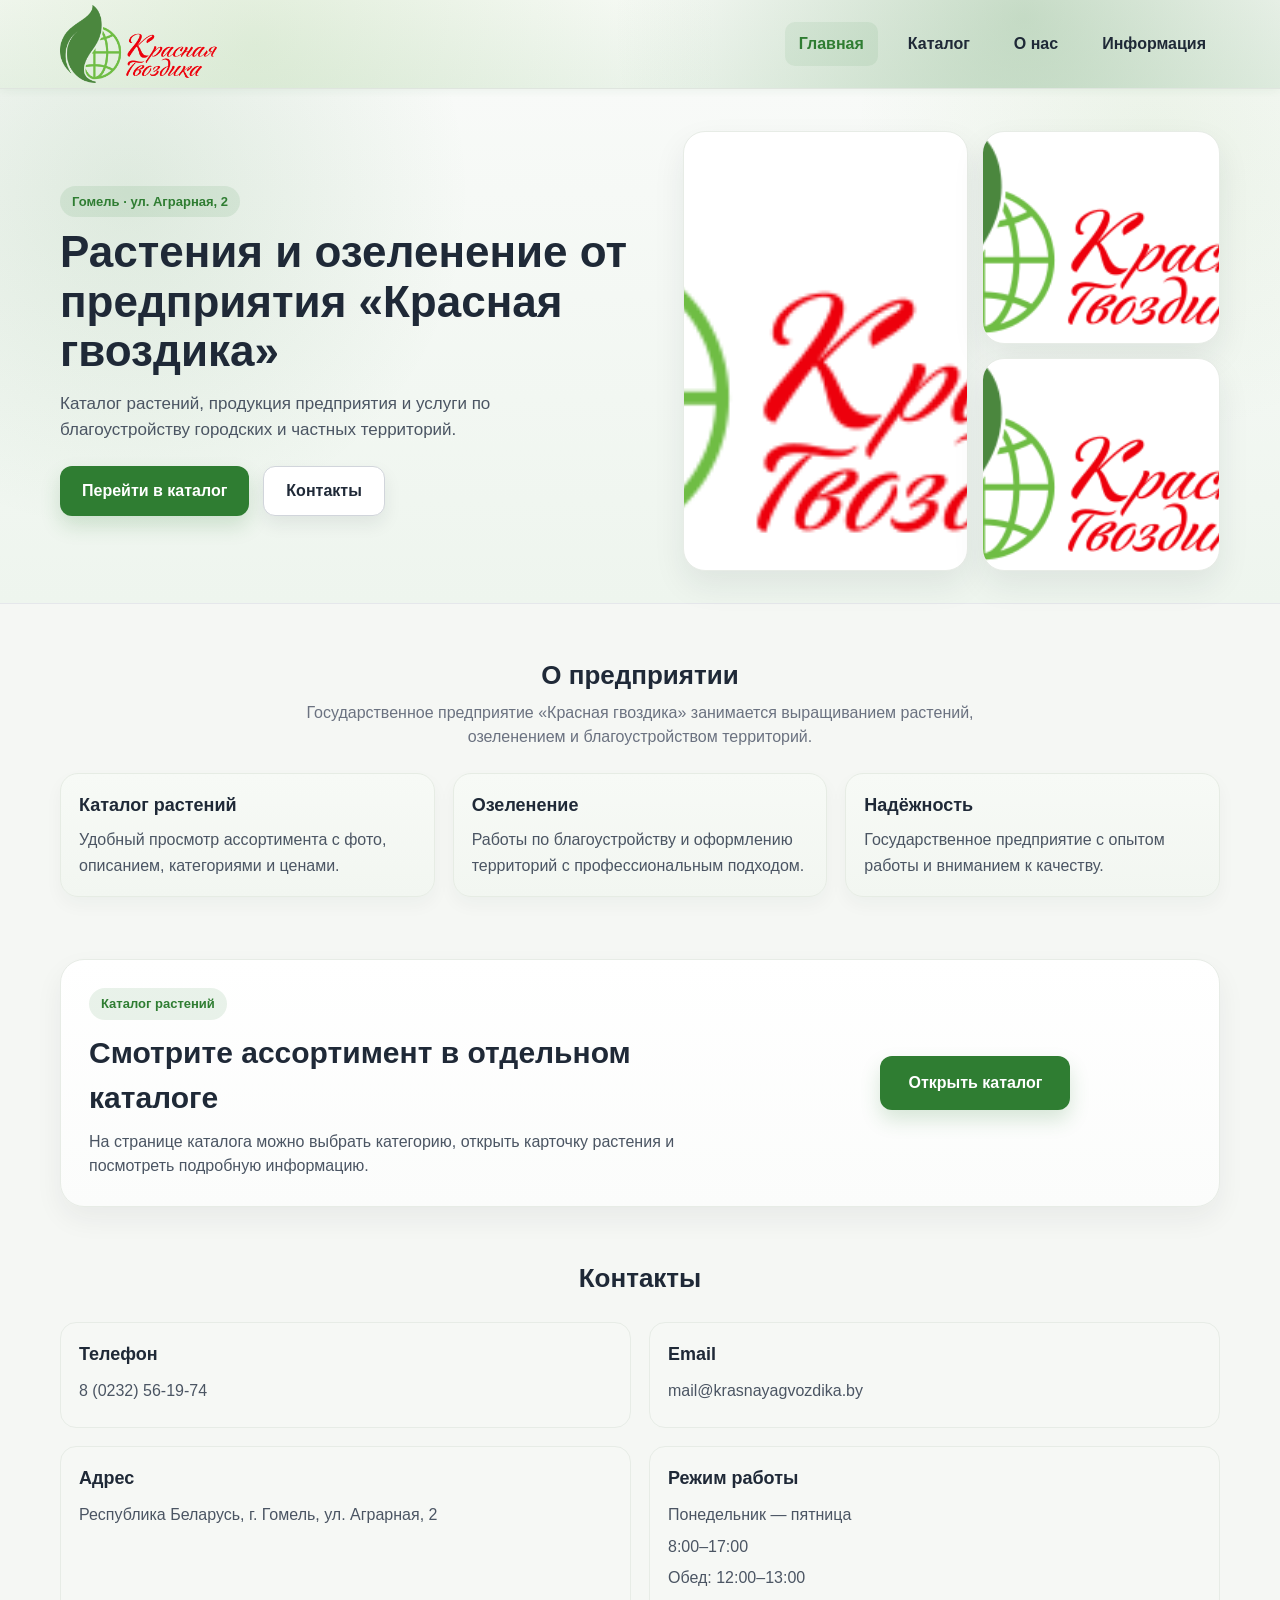
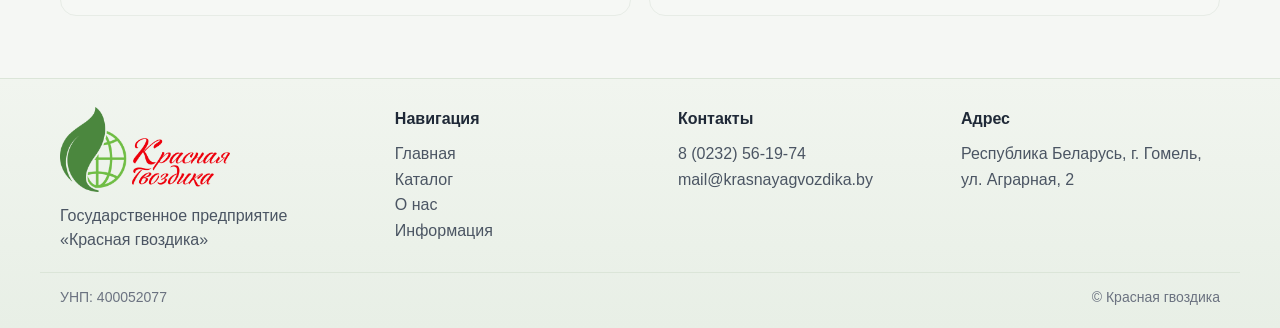
==== index.html @ 0da2906c "Случайные фото на главной из Google Sheets" ====
<!DOCTYPE html>
<html lang="ru">
<head>
  <meta charset="UTF-8">
  <meta name="viewport" content="width=device-width, initial-scale=1.0">
  <title>Красная гвоздика — растения и озеленение в Гомеле</title>
  <meta name="description" content="Государственное предприятие «Красная гвоздика». Растения, озеленение и благоустройство в Гомеле.">
  <link rel="stylesheet" href="style.css">
</head>
<body>

  <header class="site-header">
    <div class="container header-inner">
      <a href="index.html" class="logo-link" aria-label="На главную">
        <img src="images/logo.png" alt="Красная гвоздика" class="logo-image">
      </a>

      <button
        id="menu-toggle"
        class="menu-toggle"
        type="button"
        aria-label="Открыть меню"
        aria-expanded="false"
        aria-controls="main-nav"
      >
        <span></span>
        <span></span>
        <span></span>
      </button>

      <nav id="main-nav" class="main-nav">
        <a href="index.html" class="nav-link active">Главная</a>
        <a href="catalog.html" class="nav-link">Каталог</a>
        <a href="about.html" class="nav-link">О нас</a>
        <a href="info.html" class="nav-link">Информация</a>
      </nav>
    </div>
  </header>

  <main>
    <section class="home-hero">
      <div class="container home-hero-grid">
        <div class="home-hero-content">
          <span class="page-kicker">Гомель · ул. Аграрная, 2</span>
          <h1>Растения и озеленение от предприятия «Красная гвоздика»</h1>
          <p>
            Каталог растений, продукция предприятия и услуги по благоустройству
            городских и частных территорий.
          </p>

          <div class="hero-actions">
            <a href="catalog.html" class="btn btn-primary">Перейти в каталог</a>
            <a href="info.html" class="btn btn-secondary">Контакты</a>
          </div>
        </div>

        <div class="home-hero-gallery" id="home-gallery">
          <div class="gallery-card gallery-card-large">
            <img id="home-image-1" src="images/logo.png" alt="Растения Красная гвоздика">
          </div>
          <div class="gallery-card">
            <img id="home-image-2" src="images/logo.png" alt="Растения Красная гвоздика">
          </div>
          <div class="gallery-card">
            <img id="home-image-3" src="images/logo.png" alt="Растения Красная гвоздика">
          </div>
        </div>
      </div>
    </section>

    <section class="home-section">
      <div class="container">
        <div class="section-head section-head-center">
          <h2>О предприятии</h2>
          <p>
            Государственное предприятие «Красная гвоздика» занимается выращиванием растений,
            озеленением и благоустройством территорий.
          </p>
        </div>

        <div class="home-features">
          <article class="feature-card">
            <h3>Каталог растений</h3>
            <p>
              Удобный просмотр ассортимента с фото, описанием, категориями и ценами.
            </p>
          </article>

          <article class="feature-card">
            <h3>Озеленение</h3>
            <p>
              Работы по благоустройству и оформлению территорий с профессиональным подходом.
            </p>
          </article>

          <article class="feature-card">
            <h3>Надёжность</h3>
            <p>
              Государственное предприятие с опытом работы и вниманием к качеству.
            </p>
          </article>
        </div>
      </div>
    </section>

    <section class="catalog-cta-section">
      <div class="container">
        <div class="catalog-cta">
          <div class="catalog-cta-text">
            <span class="page-kicker">Каталог растений</span>
            <h2>Смотрите ассортимент в отдельном каталоге</h2>
            <p>
              На странице каталога можно выбрать категорию, открыть карточку растения
              и посмотреть подробную информацию.
            </p>
          </div>

          <div class="catalog-cta-action">
            <a href="catalog.html" class="btn btn-primary btn-large">Открыть каталог</a>
          </div>
        </div>
      </div>
    </section>

    <section class="home-section home-contact-section">
      <div class="container">
        <div class="section-head section-head-center">
          <h2>Контакты</h2>
        </div>

        <div class="info-grid">
          <article class="info-item">
            <h2>Телефон</h2>
            <p><a href="tel:+375232561974">8 (0232) 56-19-74</a></p>
          </article>

          <article class="info-item">
            <h2>Email</h2>
            <p><a href="mailto:mail@krasnayagvozdika.by">mail@krasnayagvozdika.by</a></p>
          </article>

          <article class="info-item">
            <h2>Адрес</h2>
            <p>Республика Беларусь, г. Гомель, ул. Аграрная, 2</p>
          </article>

          <article class="info-item">
            <h2>Режим работы</h2>
            <p>Понедельник — пятница</p>
            <p>8:00–17:00</p>
            <p>Обед: 12:00–13:00</p>
          </article>
        </div>
      </div>
    </section>
  </main>

  <footer class="site-footer">
    <div class="container footer-grid">
      <div class="footer-brand">
        <img src="images/logo.png" alt="Красная гвоздика" class="footer-logo">
        <p class="footer-text">Государственное предприятие «Красная гвоздика»</p>
      </div>

      <div class="footer-col">
        <h3>Навигация</h3>
        <p><a href="index.html">Главная</a></p>
        <p><a href="catalog.html">Каталог</a></p>
        <p><a href="about.html">О нас</a></p>
        <p><a href="info.html">Информация</a></p>
      </div>

      <div class="footer-col">
        <h3>Контакты</h3>
        <p><a href="tel:+375232561974">8 (0232) 56-19-74</a></p>
        <p><a href="mailto:mail@krasnayagvozdika.by">mail@krasnayagvozdika.by</a></p>
      </div>

      <div class="footer-col">
        <h3>Адрес</h3>
        <p>Республика Беларусь, г. Гомель, ул. Аграрная, 2</p>
      </div>
    </div>

    <div class="container footer-bottom">
      <p>УНП: 400052077</p>
      <p>© Красная гвоздика</p>
    </div>
  </footer>

  <script src="script.js"></script>
</body>
</html>
---- style.css ----
* {
  margin: 0;
  padding: 0;
  box-sizing: border-box;
  font-family: sans-serif;
}

html {
  scroll-behavior: smooth;
}

body {
  background: #f5f7f4;
  color: #1f2937;
  line-height: 1.5;
}

img {
  max-width: 100%;
  display: block;
}

a {
  color: inherit;
  text-decoration: none;
}

button {
  font: inherit;
  border: none;
  background: none;
  cursor: pointer;
}

.container {
  max-width: 1200px;
  margin: 0 auto;
  padding: 0 20px;
}

/* HEADER */
.site-header {
  position: sticky;
  top: 0;
  z-index: 1000;
  background:
    radial-gradient(circle at 80% 20%, rgba(47, 125, 50, 0.25), transparent 40%),
    radial-gradient(circle at 20% 50%, rgba(120, 180, 90, 0.18), transparent 45%),
    linear-gradient(180deg, #f9fbf8 0%, #eef5ee 100%);
  border-bottom: 1px solid #dfe5df;
  box-shadow: 0 2px 8px rgba(47, 125, 50, 0.06);
}

.header-inner {
  display: flex;
  align-items: center;
  justify-content: space-between;
  min-height: 88px;
  gap: 20px;
  position: relative;
}

.logo-link {
  display: inline-flex;
  align-items: center;
}

.logo-image {
  height: 78px;
  width: auto;
  object-fit: contain;
}

/* NAV */
.main-nav {
  display: flex;
  align-items: center;
  gap: 16px;
}

.nav-link {
  padding: 10px 14px;
  font-weight: 700;
  border-radius: 10px;
  transition: color 0.22s ease, background 0.22s ease, transform 0.22s ease;
}

.nav-link:hover {
  transform: translateY(-1px);
}

.nav-link.active,
.nav-link:hover {
  color: #2f7d32;
  background: rgba(47, 125, 50, 0.08);
}

/* BURGER */
.menu-toggle {
  display: none;
  width: 42px;
  height: 42px;
  flex-direction: column;
  justify-content: center;
  align-items: center;
  gap: 4px;
  border-radius: 10px;
  background: #ffffff;
  border: 1px solid #d1d5db;
}

.menu-toggle span {
  width: 22px;
  height: 2px;
  background: #111827;
  display: block;
  border-radius: 2px;
}

/* BUTTONS */
.btn {
  display: inline-flex;
  align-items: center;
  justify-content: center;
  min-height: 48px;
  padding: 12px 22px;
  border-radius: 12px;
  font-weight: 700;
  transition: transform 0.22s ease, box-shadow 0.22s ease, background 0.22s ease, color 0.22s ease;
}

.btn:hover {
  transform: translateY(-2px);
}

.btn-primary {
  background: #2f7d32;
  color: #ffffff;
  box-shadow: 0 10px 20px rgba(47, 125, 50, 0.18);
}

.btn-primary:hover {
  background: #256428;
}

.btn-secondary {
  background: #ffffff;
  color: #1f2937;
  border: 1px solid #d1d5db;
  box-shadow: 0 8px 18px rgba(31, 41, 55, 0.08);
}

.btn-secondary:hover {
  background: #f9fafb;
}

.btn-large {
  min-height: 54px;
  padding: 14px 28px;
  font-size: 16px;
}

/* HERO */
.hero {
  background:
    radial-gradient(circle at top left, rgba(47, 125, 50, 0.10), transparent 35%),
    radial-gradient(circle at top right, rgba(120, 180, 90, 0.08), transparent 30%),
    linear-gradient(180deg, #f8faf8 0%, #eef5ee 100%);
  border-bottom: 1px solid #e5e7eb;
}

.hero-box {
  text-align: center;
  padding: 18px 20px 16px;
}

.hero h1 {
  font-size: 30px;
  margin-bottom: 6px;
}

.hero p {
  color: #6b7280;
  font-size: 15px;
}

/* HOME HERO */
.home-hero {
  padding: 42px 0 32px;
  background:
    radial-gradient(circle at 10% 20%, rgba(47, 125, 50, 0.12), transparent 28%),
    radial-gradient(circle at 90% 10%, rgba(120, 180, 90, 0.10), transparent 24%),
    linear-gradient(180deg, #f8faf8 0%, #eef5ee 100%);
  border-bottom: 1px solid #e5e7eb;
}

.home-hero-grid {
  display: grid;
  grid-template-columns: 1.05fr 0.95fr;
  gap: 30px;
  align-items: center;
}

.home-hero-content h1 {
  font-size: 44px;
  line-height: 1.12;
  margin-bottom: 16px;
}

.home-hero-content p {
  font-size: 17px;
  color: #4b5563;
  max-width: 560px;
}

.hero-actions {
  display: flex;
  flex-wrap: wrap;
  gap: 14px;
  margin-top: 24px;
}

.home-hero-gallery {
  display: grid;
  grid-template-columns: 1.2fr 1fr;
  gap: 14px;
}

.gallery-card {
  background: #ffffff;
  border-radius: 22px;
  overflow: hidden;
  border: 1px solid #e7ece6;
  box-shadow: 0 14px 32px rgba(31, 41, 55, 0.08);
}

.gallery-card img {
  width: 100%;
  height: 100%;
  object-fit: cover;
}

.gallery-card-large {
  grid-row: span 2;
  min-height: 440px;
}

.home-hero-gallery .gallery-card:not(.gallery-card-large) {
  min-height: 213px;
}

/* HOME SECTIONS */
.home-section {
  padding: 52px 0;
}

.section-head {
  margin-bottom: 16px;
}

.section-head h2 {
  font-size: 26px;
  margin-bottom: 6px;
}

.section-head p {
  color: #6b7280;
}

.section-head-center {
  text-align: center;
  max-width: 760px;
  margin: 0 auto 24px;
}

.home-features {
  display: grid;
  grid-template-columns: repeat(3, minmax(0, 1fr));
  gap: 18px;
}

.catalog-cta-section {
  padding: 10px 0 52px;
}

.catalog-cta {
  display: grid;
  grid-template-columns: 1.2fr 0.8fr;
  gap: 24px;
  align-items: center;
  background: linear-gradient(180deg, #ffffff 0%, #fbfcfb 100%);
  border: 1px solid #e7ece6;
  border-radius: 24px;
  padding: 28px;
  box-shadow: 0 12px 28px rgba(31, 41, 55, 0.06);
}

.catalog-cta h2 {
  font-size: 30px;
  margin-bottom: 10px;
}

.catalog-cta p {
  color: #4b5563;
  font-size: 16px;
  max-width: 700px;
}

.catalog-cta-action {
  display: flex;
  justify-content: center;
  align-items: center;
}

.home-contact-section {
  padding-top: 0;
}

/* FILTERS */
.filters {
  display: flex;
  gap: 10px;
  padding: 18px 20px 0;
  flex-wrap: wrap;
  justify-content: center;
}

.filters button {
  padding: 8px 14px;
  border-radius: 20px;
  background: #e5e7eb;
  color: #1f2937;
  transition: background 0.22s ease, color 0.22s ease, transform 0.22s ease, box-shadow 0.22s ease;
}

.filters button:hover {
  background: #d1d5db;
  transform: translateY(-1px);
  box-shadow: 0 6px 14px rgba(0, 0, 0, 0.08);
}

.filters button.active {
  background: #2f7d32;
  color: #ffffff;
  box-shadow: 0 8px 16px rgba(47, 125, 50, 0.18);
}

/* CATALOG */
.catalog {
  display: grid;
  grid-template-columns: repeat(auto-fit, minmax(220px, 1fr));
  gap: 20px;
  padding: 24px 20px 40px;
}

/* CARD */
.card {
  background: #ffffff;
  border-radius: 14px;
  overflow: hidden;
  box-shadow: 0 4px 12px rgba(0, 0, 0, 0.06);
  display: flex;
  flex-direction: column;
  cursor: pointer;
  border: 1px solid transparent;
  transition: transform 0.28s ease, box-shadow 0.28s ease, border-color 0.28s ease;
}

.card:hover {
  transform: translateY(-7px);
  box-shadow: 0 16px 30px rgba(0, 0, 0, 0.12);
  border-color: rgba(47, 125, 50, 0.14);
}

.card img {
  width: 100%;
  height: 300px;
  object-fit: cover;
  transition: transform 0.45s ease;
}

.card:hover img {
  transform: scale(1.06);
}

.card-content {
  padding: 14px;
  display: flex;
  flex-direction: column;
  gap: 8px;
}

.card h3 {
  font-size: 18px;
  line-height: 1.3;
  transition: color 0.25s ease;
}

.card:hover h3 {
  color: #1c5f26;
}

.meta {
  font-size: 13px;
  color: #6b7280;
}

.price {
  font-size: 18px;
  font-weight: 700;
}

.empty {
  text-align: center;
  color: #6b7280;
  padding: 40px 20px;
  grid-column: 1 / -1;
}

/* MODAL */
.modal {
  display: none;
  position: fixed;
  inset: 0;
  z-index: 1200;
  background: rgba(0, 0, 0, 0.55);
  padding: 20px;
}

.modal.open {
  display: flex;
  align-items: center;
  justify-content: center;
}

.modal-content {
  background: #ffffff;
  width: 100%;
  max-width: 640px;
  border-radius: 18px;
  padding: 20px;
  position: relative;
  max-height: 90vh;
  overflow-y: auto;
  box-shadow: 0 18px 40px rgba(0, 0, 0, 0.18);
}

.modal-close {
  position: absolute;
  top: 12px;
  right: 12px;
  background: #f3f4f6;
  width: 36px;
  height: 36px;
  border-radius: 50%;
  font-size: 24px;
  line-height: 1;
  transition: background 0.2s ease, transform 0.2s ease;
}

.modal-close:hover {
  background: #e5e7eb;
  transform: rotate(90deg);
}

.modal-image {
  width: 100%;
  max-height: 420px;
  object-fit: cover;
  border-radius: 14px;
  margin-bottom: 18px;
}

.modal-title {
  font-size: 28px;
  margin-bottom: 10px;
}

.modal-meta {
  color: #6b7280;
  margin-bottom: 14px;
  font-size: 14px;
}

.modal-price {
  font-size: 22px;
  font-weight: 700;
  margin-bottom: 10px;
}

.modal-size {
  font-size: 15px;
  color: #374151;
  margin-bottom: 10px;
}

.modal-description {
  font-size: 15px;
  line-height: 1.5;
  color: #4b5563;
}

/* INNER PAGES */
.page {
  padding: 36px 0 48px;
}

.page-wrap {
  max-width: 960px;
  margin: 0 auto;
}

.page-card {
  background: linear-gradient(180deg, #ffffff 0%, #fbfcfb 100%);
  padding: 30px;
  border-radius: 22px;
  border: 1px solid #e7ece6;
  box-shadow: 0 12px 28px rgba(31, 41, 55, 0.06);
}

.page-intro {
  margin-bottom: 24px;
}

.page-kicker {
  display: inline-block;
  margin-bottom: 10px;
  padding: 6px 12px;
  border-radius: 999px;
  background: rgba(47, 125, 50, 0.10);
  color: #2f7d32;
  font-size: 13px;
  font-weight: 700;
}

.page-title {
  font-size: 34px;
  line-height: 1.15;
  margin-bottom: 10px;
}

.page-lead {
  font-size: 17px;
  color: #4b5563;
  max-width: 760px;
}

.content-block {
  margin-top: 26px;
  padding-top: 22px;
  border-top: 1px solid #edf1ec;
}

.content-block h2 {
  font-size: 22px;
  margin-bottom: 10px;
}

.content-block p {
  color: #4b5563;
  line-height: 1.7;
}

.info-grid {
  display: grid;
  grid-template-columns: repeat(2, minmax(0, 1fr));
  gap: 18px;
}

.info-item {
  background: #f6f8f5;
  padding: 18px;
  border-radius: 16px;
  border: 1px solid #e7ece6;
  transition: transform 0.22s ease, box-shadow 0.22s ease, border-color 0.22s ease;
}

.info-item:hover {
  transform: translateY(-3px);
  box-shadow: 0 10px 18px rgba(0, 0, 0, 0.06);
  border-color: rgba(47, 125, 50, 0.18);
}

.info-item h2 {
  font-size: 18px;
  margin-bottom: 10px;
  color: #1f2937;
}

.info-item p {
  margin-bottom: 6px;
  color: #4b5563;
  line-height: 1.6;
}

.info-item a:hover {
  color: #2f7d32;
}

/* ABOUT PAGE */
.about-page {
  overflow: hidden;
}

.about-text {
  max-width: 820px;
  margin-bottom: 28px;
}

.about-text p {
  font-size: 16px;
  line-height: 1.75;
  color: #4b5563;
  margin-bottom: 16px;
}

.about-features {
  display: grid;
  grid-template-columns: repeat(3, minmax(0, 1fr));
  gap: 18px;
  margin: 28px 0 34px;
}

.feature-card {
  background: linear-gradient(180deg, #f7faf6 0%, #f2f6f1 100%);
  border: 1px solid #e6ece4;
  border-radius: 18px;
  padding: 18px;
  box-shadow: 0 8px 18px rgba(31, 41, 55, 0.04);
  transition: transform 0.22s ease, box-shadow 0.22s ease, border-color 0.22s ease;
}

.feature-card:hover {
  transform: translateY(-3px);
  box-shadow: 0 12px 22px rgba(31, 41, 55, 0.07);
  border-color: rgba(47, 125, 50, 0.18);
}

.feature-card h2,
.feature-card h3 {
  font-size: 18px;
  margin-bottom: 8px;
  color: #1f2937;
}

.feature-card p {
  color: #4b5563;
  line-height: 1.6;
}

.works-section {
  margin-top: 10px;
}

.works-row {
  display: flex;
  flex-wrap: nowrap;
  gap: 14px;
  overflow-x: auto;
  overflow-y: hidden;
  padding-bottom: 6px;
  scrollbar-width: thin;
  align-items: flex-start;
}

.work-thumb {
  flex: 0 0 auto;
  width: 183px;
  min-width: 183px;
  background: #f6f8f5;
  border: 1px solid #e7ece6;
  border-radius: 14px;
  overflow: hidden;
  box-shadow: 0 8px 18px rgba(31, 41, 55, 0.05);
  transition: transform 0.22s ease, box-shadow 0.22s ease;
  margin: 0;
}

.work-thumb:hover {
  transform: translateY(-3px);
  box-shadow: 0 12px 22px rgba(31, 41, 55, 0.08);
}

.work-thumb img {
  width: 183px;
  height: 121px;
  object-fit: cover;
  display: block;
}

/* FOOTER */
.site-footer {
  background: linear-gradient(180deg, #f1f5ef 0%, #e8efe6 100%);
  border-top: 1px solid #dbe5d8;
  margin-top: 10px;
}

.footer-grid {
  display: grid;
  grid-template-columns: 1.2fr 1fr 1fr 1fr;
  gap: 24px;
  padding: 28px 20px 20px;
}

.footer-brand {
  display: flex;
  flex-direction: column;
  gap: 12px;
}

.footer-logo {
  width: 170px;
  height: auto;
  object-fit: contain;
}

.footer-text {
  color: #4b5563;
  max-width: 280px;
}

.footer-col h3 {
  font-size: 16px;
  margin-bottom: 10px;
  color: #1f2937;
}

.footer-col p,
.footer-col a {
  color: #4b5563;
  line-height: 1.6;
}

.footer-col a:hover {
  color: #2f7d32;
}

.footer-bottom {
  display: flex;
  justify-content: space-between;
  gap: 16px;
  padding: 14px 20px 20px;
  border-top: 1px solid #dbe5d8;
  color: #6b7280;
  font-size: 14px;
}

/* MOBILE */
@media (max-width: 900px) {
  .home-hero-grid,
  .catalog-cta,
  .footer-grid {
    grid-template-columns: 1fr 1fr;
  }

  .home-hero-grid {
    grid-template-columns: 1fr;
  }

  .catalog-cta {
    grid-template-columns: 1fr;
  }

  .catalog-cta-action {
    justify-content: flex-start;
  }
}

@media (max-width: 768px) {
  .menu-toggle {
    display: flex;
  }

  .main-nav {
    display: none;
    flex-direction: column;
    position: absolute;
    background: #ffffff;
    top: calc(100% + 1px);
    left: 0;
    right: 0;
    padding: 8px 0;
    border-bottom: 1px solid #e5e7eb;
    box-shadow: 0 10px 24px rgba(0, 0, 0, 0.08);
  }

  .main-nav.open {
    display: flex;
  }

  .nav-link {
    border-radius: 0;
    padding: 14px 20px;
  }

  .home-features,
  .info-grid,
  .about-features {
    grid-template-columns: 1fr;
  }

  .home-hero-content h1 {
    font-size: 36px;
  }

  .home-hero-gallery {
    grid-template-columns: 1fr 1fr;
  }

  .gallery-card-large {
    grid-column: 1 / -1;
    grid-row: auto;
    min-height: 280px;
  }
}

@media (max-width: 640px) {
  .container {
    padding: 0 12px;
  }

  .header-inner {
    min-height: 74px;
  }

  .logo-image {
    height: 58px;
  }

  .hero-box {
    padding: 16px 10px 14px;
  }

  .hero h1 {
    font-size: 26px;
  }

  .hero p {
    font-size: 14px;
  }

  .home-hero {
    padding: 26px 0 20px;
  }

  .home-hero-content h1 {
    font-size: 30px;
  }

  .home-hero-content p {
    font-size: 15px;
  }

  .hero-actions {
    flex-direction: column;
    align-items: stretch;
  }

  .home-hero-gallery {
    grid-template-columns: 1fr;
  }

  .gallery-card-large,
  .home-hero-gallery .gallery-card:not(.gallery-card-large) {
    min-height: 220px;
  }

  .home-section {
    padding: 34px 0;
  }

  .catalog-cta-section {
    padding: 0 0 34px;
  }

  .catalog-cta {
    padding: 18px;
    border-radius: 18px;
  }

  .catalog-cta h2 {
    font-size: 24px;
  }

  .filters {
    padding: 14px 12px 0;
    justify-content: flex-start;
    flex-wrap: nowrap;
    overflow-x: auto;
  }

  .filters button {
    white-space: nowrap;
    flex: 0 0 auto;
  }

  .catalog {
    grid-template-columns: 1fr;
    gap: 16px;
    padding: 20px 12px 28px;
  }

  .card img {
    height: 240px;
  }

  .modal {
    padding: 12px;
  }

  .modal-content {
    padding: 16px;
    border-radius: 14px;
  }

  .modal-title {
    font-size: 22px;
  }

  .modal-image {
    max-height: 320px;
  }

  .page {
    padding: 22px 0 32px;
  }

  .page-card {
    padding: 18px;
    border-radius: 18px;
  }

  .page-title {
    font-size: 26px;
  }

  .page-lead {
    font-size: 15px;
  }

  .content-block h2 {
    font-size: 20px;
  }

  .about-text p {
    font-size: 15px;
    line-height: 1.7;
  }

  .section-head h2 {
    font-size: 22px;
  }

  .footer-grid {
    grid-template-columns: 1fr;
    gap: 18px;
    padding: 24px 12px 18px;
  }

  .footer-bottom {
    flex-direction: column;
    padding: 12px 12px 18px;
  }

  .footer-logo {
    width: 150px;
  }
}
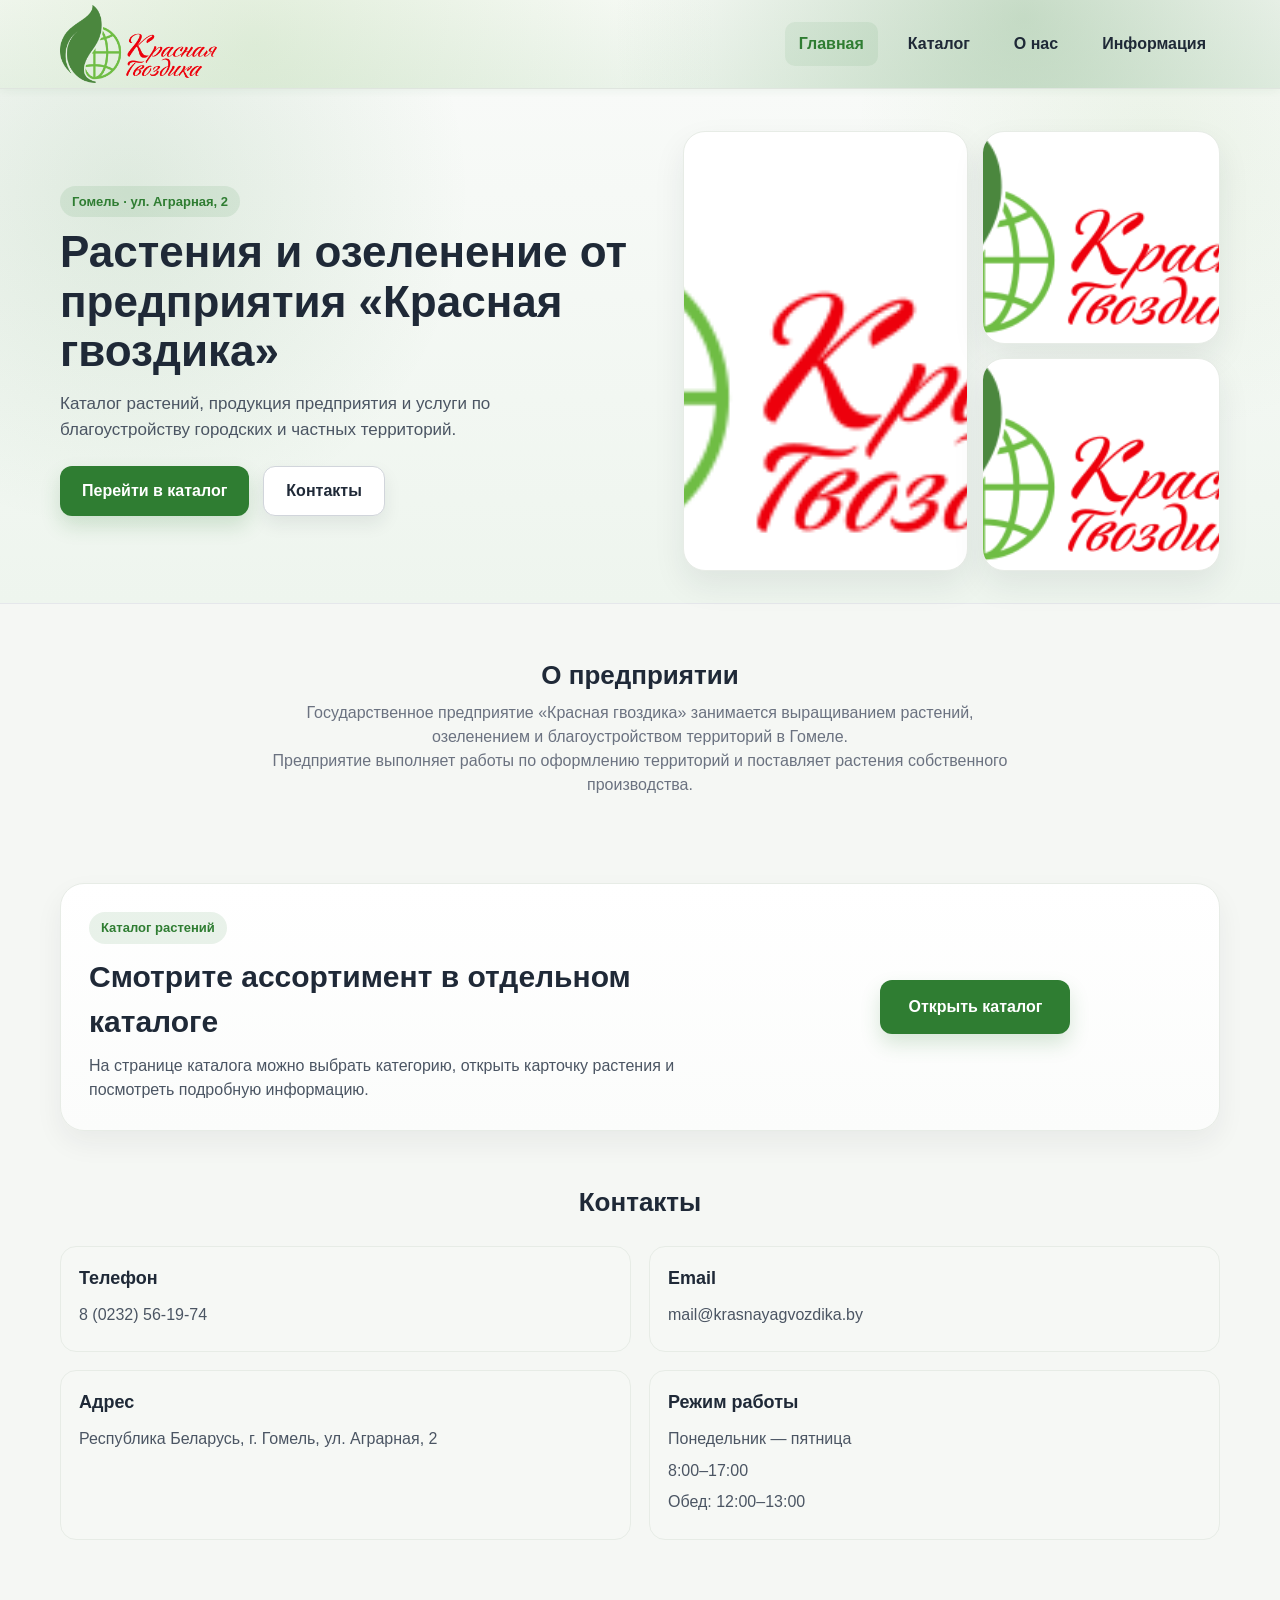
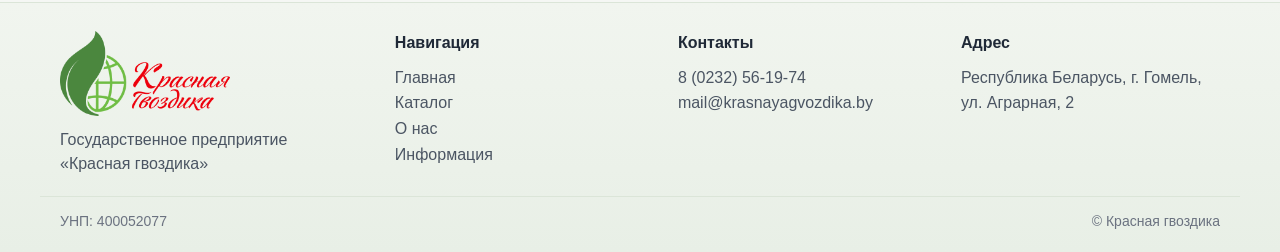
==== commit 74cf5d16: "правил индекс штмл" ====
--- a/index.html
+++ b/index.html
@@ -68,40 +68,20 @@
       </div>
     </section>
 
-    <section class="home-section">
-      <div class="container">
-        <div class="section-head section-head-center">
-          <h2>О предприятии</h2>
-          <p>
-            Государственное предприятие «Красная гвоздика» занимается выращиванием растений,
-            озеленением и благоустройством территорий.
-          </p>
-        </div>
-
-        <div class="home-features">
-          <article class="feature-card">
-            <h3>Каталог растений</h3>
-            <p>
-              Удобный просмотр ассортимента с фото, описанием, категориями и ценами.
-            </p>
-          </article>
-
-          <article class="feature-card">
-            <h3>Озеленение</h3>
-            <p>
-              Работы по благоустройству и оформлению территорий с профессиональным подходом.
-            </p>
-          </article>
-
-          <article class="feature-card">
-            <h3>Надёжность</h3>
-            <p>
-              Государственное предприятие с опытом работы и вниманием к качеству.
-            </p>
-          </article>
-        </div>
-      </div>
-    </section>
+<section class="home-section">
+  <div class="container">
+    <div class="section-head section-head-center">
+      <h2>О предприятии</h2>
+      <p>
+        Государственное предприятие «Красная гвоздика» занимается выращиванием растений,
+        озеленением и благоустройством территорий в Гомеле.
+      </p>
+      <p>
+        Предприятие выполняет работы по оформлению территорий и поставляет растения собственного производства.
+      </p>
+    </div>
+  </div>
+</section>
 
     <section class="catalog-cta-section">
       <div class="container">
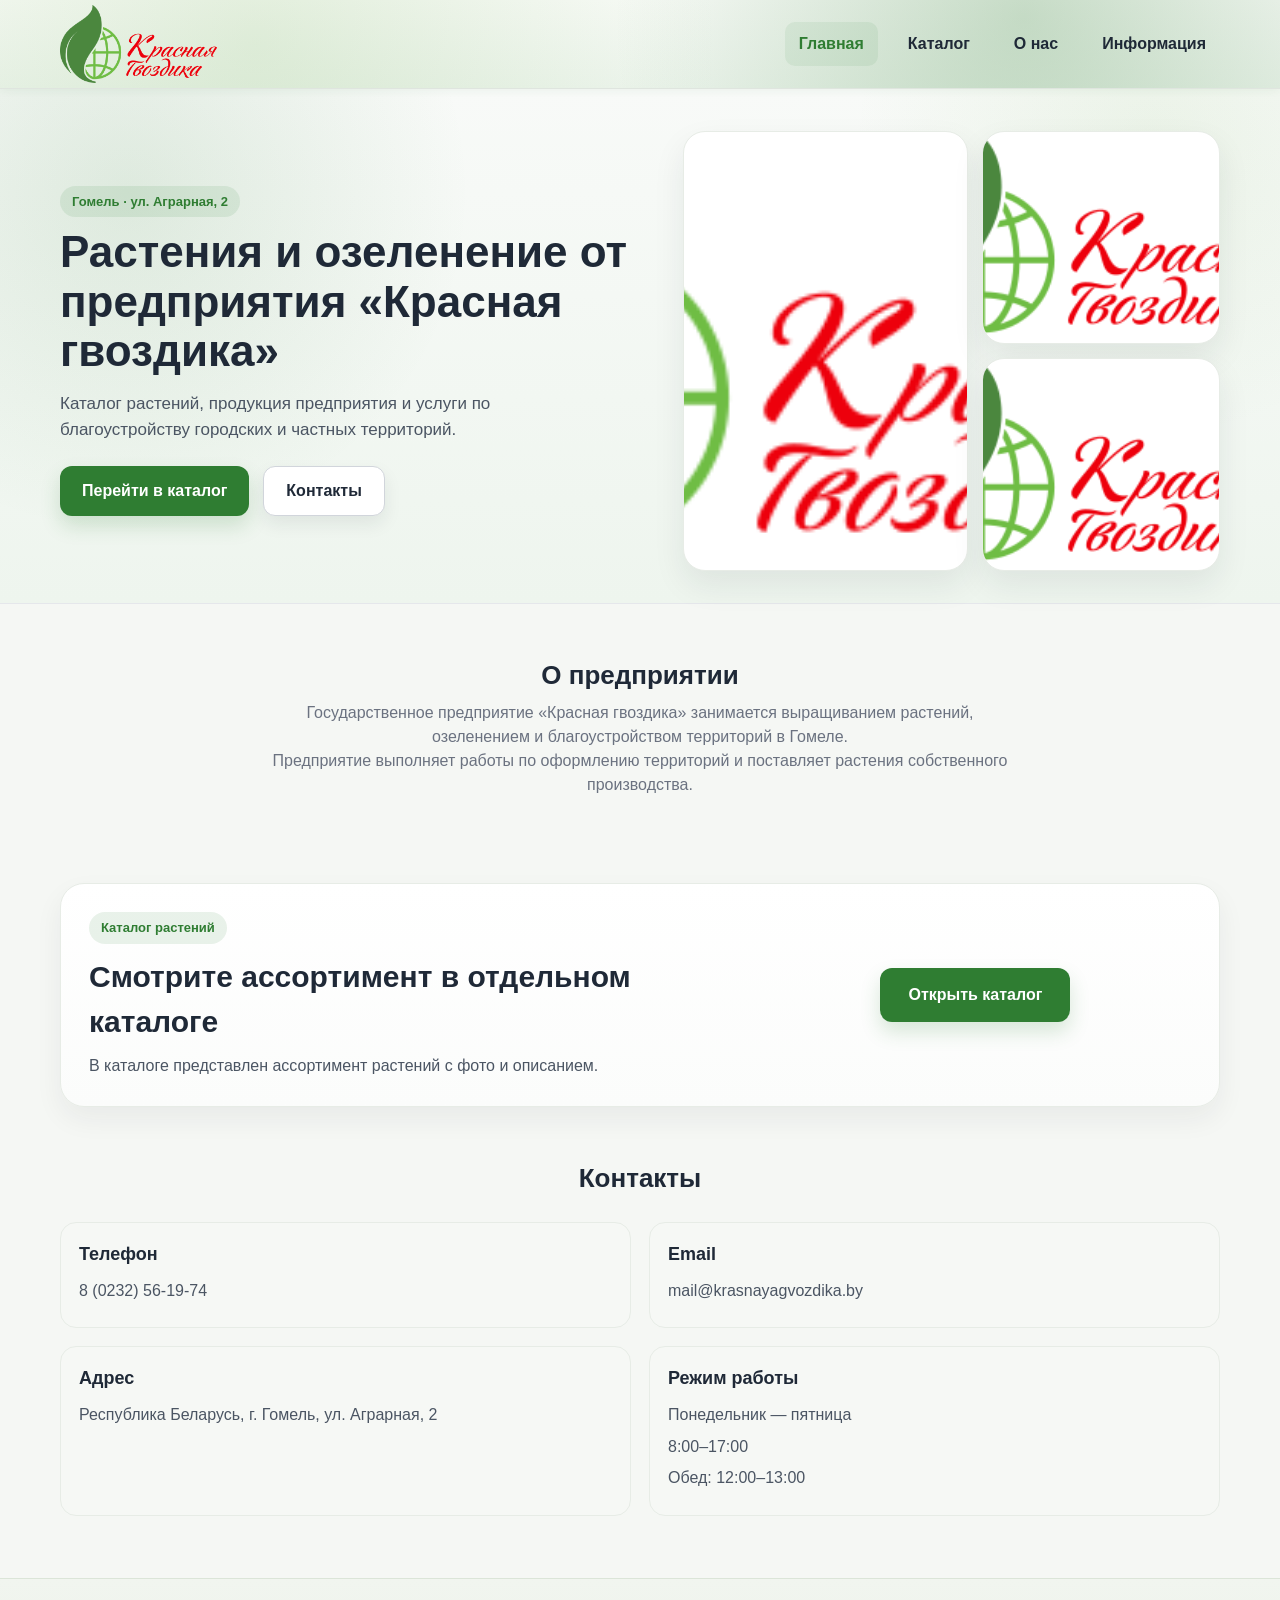
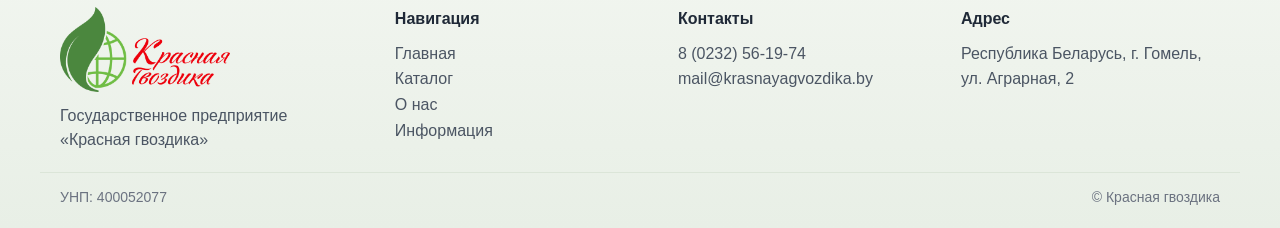
==== commit 3c65f386: "Обновлена главная страница" ====
--- a/index.html
+++ b/index.html
@@ -55,33 +55,38 @@
         </div>
 
         <div class="home-hero-gallery" id="home-gallery">
-          <div class="gallery-card gallery-card-large">
+          <figure class="gallery-card gallery-card-large">
             <img id="home-image-1" src="images/logo.png" alt="Растения Красная гвоздика">
-          </div>
-          <div class="gallery-card">
+            <figcaption class="gallery-caption" id="home-caption-1">Растения</figcaption>
+          </figure>
+
+          <figure class="gallery-card">
             <img id="home-image-2" src="images/logo.png" alt="Растения Красная гвоздика">
-          </div>
-          <div class="gallery-card">
+            <figcaption class="gallery-caption" id="home-caption-2">Растения</figcaption>
+          </figure>
+
+          <figure class="gallery-card">
             <img id="home-image-3" src="images/logo.png" alt="Растения Красная гвоздика">
-          </div>
+            <figcaption class="gallery-caption" id="home-caption-3">Растения</figcaption>
+          </figure>
         </div>
       </div>
     </section>
 
-<section class="home-section">
-  <div class="container">
-    <div class="section-head section-head-center">
-      <h2>О предприятии</h2>
-      <p>
-        Государственное предприятие «Красная гвоздика» занимается выращиванием растений,
-        озеленением и благоустройством территорий в Гомеле.
-      </p>
-      <p>
-        Предприятие выполняет работы по оформлению территорий и поставляет растения собственного производства.
-      </p>
-    </div>
-  </div>
-</section>
+    <section class="home-section">
+      <div class="container">
+        <div class="section-head section-head-center">
+          <h2>О предприятии</h2>
+          <p>
+            Государственное предприятие «Красная гвоздика» занимается выращиванием растений,
+            озеленением и благоустройством территорий в Гомеле.
+          </p>
+          <p>
+            Предприятие выполняет работы по оформлению территорий и поставляет растения собственного производства.
+          </p>
+        </div>
+      </div>
+    </section>
 
     <section class="catalog-cta-section">
       <div class="container">
@@ -90,8 +95,7 @@
             <span class="page-kicker">Каталог растений</span>
             <h2>Смотрите ассортимент в отдельном каталоге</h2>
             <p>
-              На странице каталога можно выбрать категорию, открыть карточку растения
-              и посмотреть подробную информацию.
+              В каталоге представлен ассортимент растений с фото и описанием.
             </p>
           </div>
 
--- a/style.css
+++ b/style.css
@@ -240,6 +240,15 @@
   object-fit: cover;
 }
 
+.gallery-caption {
+  padding: 12px 14px;
+  font-size: 15px;
+  font-weight: 700;
+  color: #1f2937;
+  background: #ffffff;
+  border-top: 1px solid #eef2ee;
+}
+
 .gallery-card-large {
   grid-row: span 2;
   min-height: 440px;
@@ -271,12 +280,6 @@
   text-align: center;
   max-width: 760px;
   margin: 0 auto 24px;
-}
-
-.home-features {
-  display: grid;
-  grid-template-columns: repeat(3, minmax(0, 1fr));
-  gap: 18px;
 }
 
 .catalog-cta-section {
@@ -793,7 +796,6 @@
     padding: 14px 20px;
   }
 
-  .home-features,
   .info-grid,
   .about-features {
     grid-template-columns: 1fr;
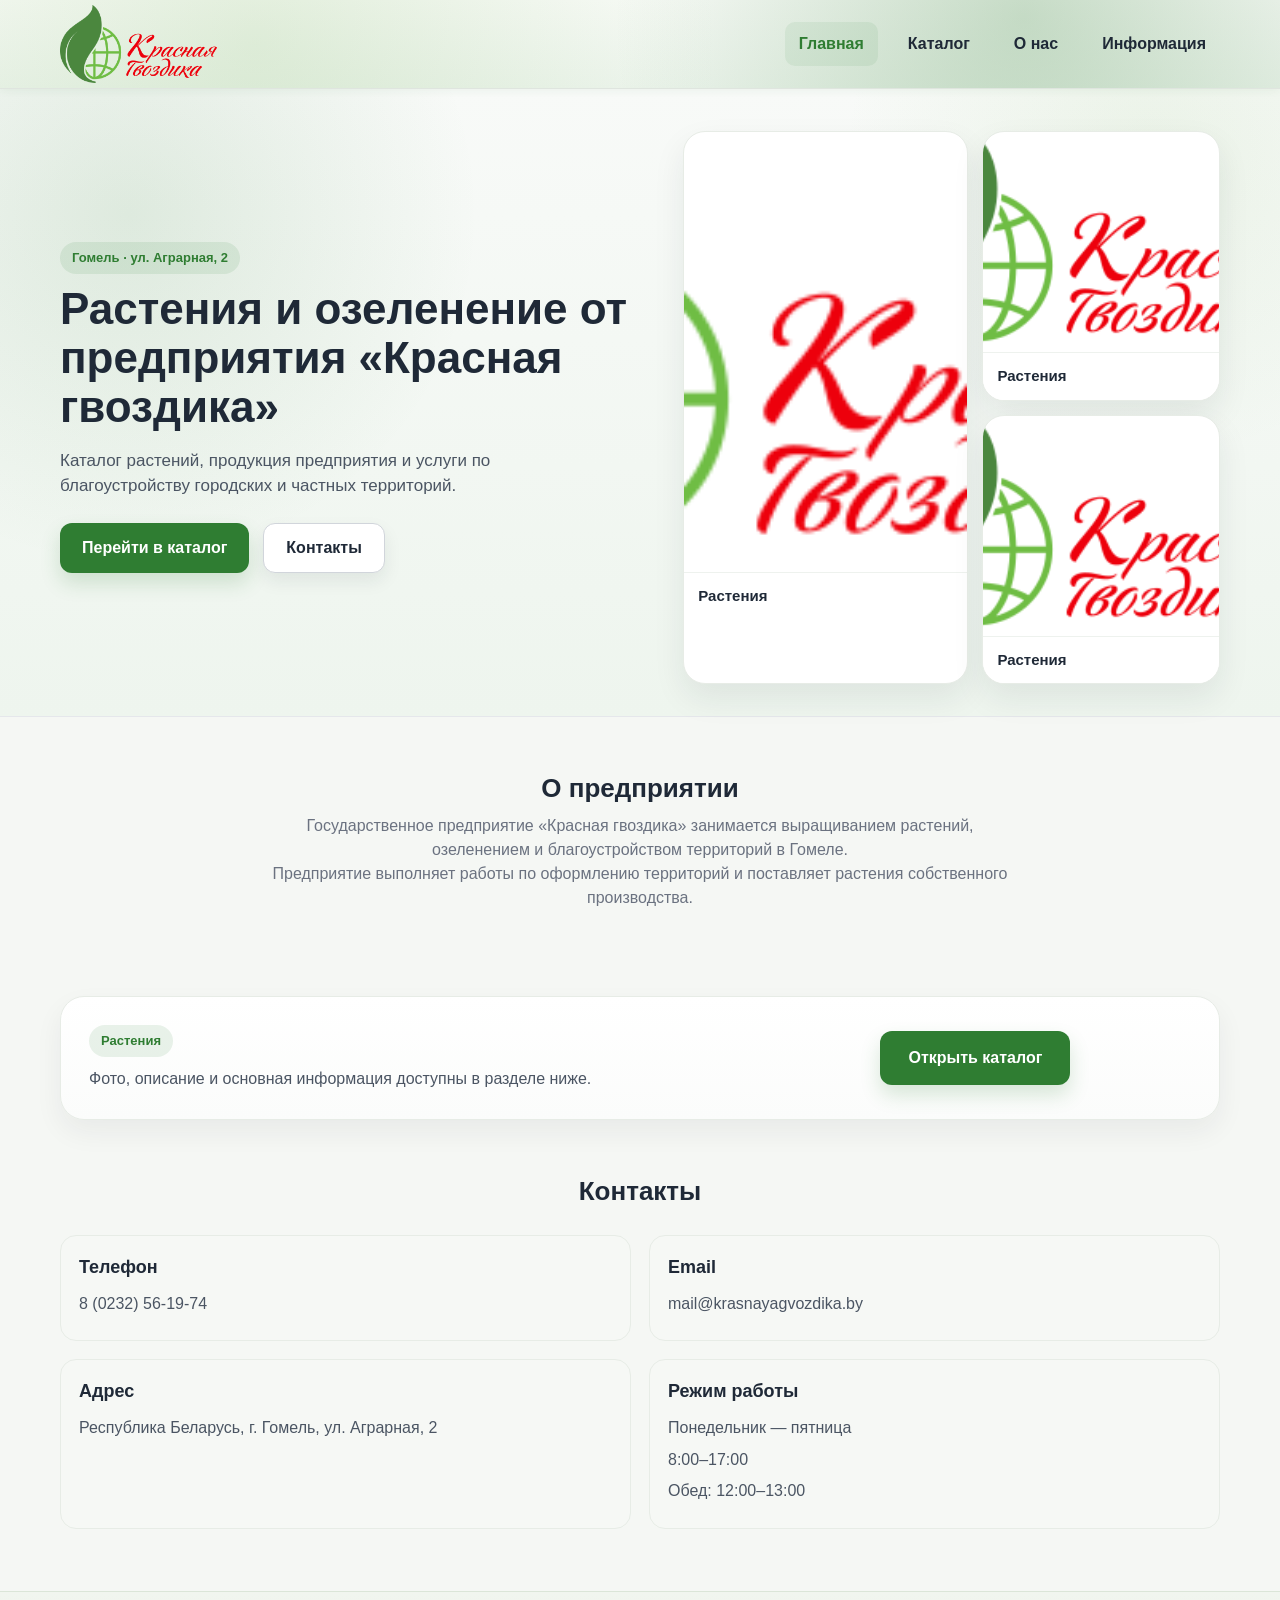
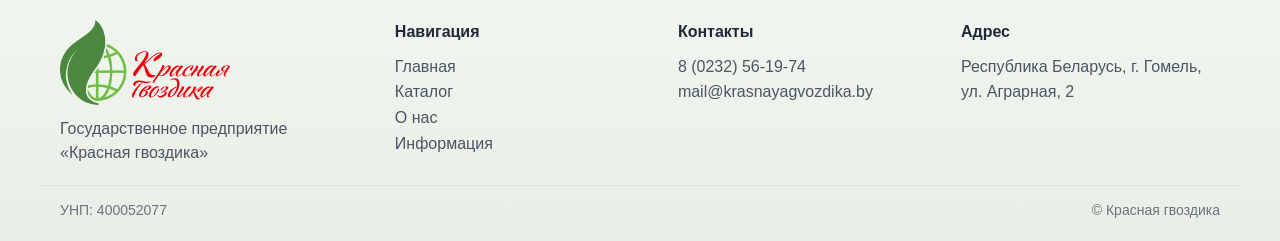
==== commit 9a0b9322: "Убрал повторы слова каталог" ====
--- a/index.html
+++ b/index.html
@@ -92,10 +92,9 @@
       <div class="container">
         <div class="catalog-cta">
           <div class="catalog-cta-text">
-            <span class="page-kicker">Каталог растений</span>
-            <h2>Смотрите ассортимент в отдельном каталоге</h2>
+            <span class="page-kicker">Растения</span>
             <p>
-              В каталоге представлен ассортимент растений с фото и описанием.
+              Фото, описание и основная информация доступны в разделе ниже.
             </p>
           </div>
 
--- a/style.css
+++ b/style.css
@@ -967,4 +967,25 @@
   .footer-logo {
     width: 150px;
   }
+}
+
+/* FIX: подписи под фото на главной */
+
+.gallery-card img {
+  width: 100%;
+  height: 220px !important;
+  object-fit: cover;
+}
+
+.gallery-card-large img {
+  height: 440px !important;
+}
+
+.gallery-caption {
+  padding: 12px 14px;
+  font-size: 15px;
+  font-weight: 700;
+  color: #1f2937;
+  background: #ffffff;
+  border-top: 1px solid #eef2ee;
 }
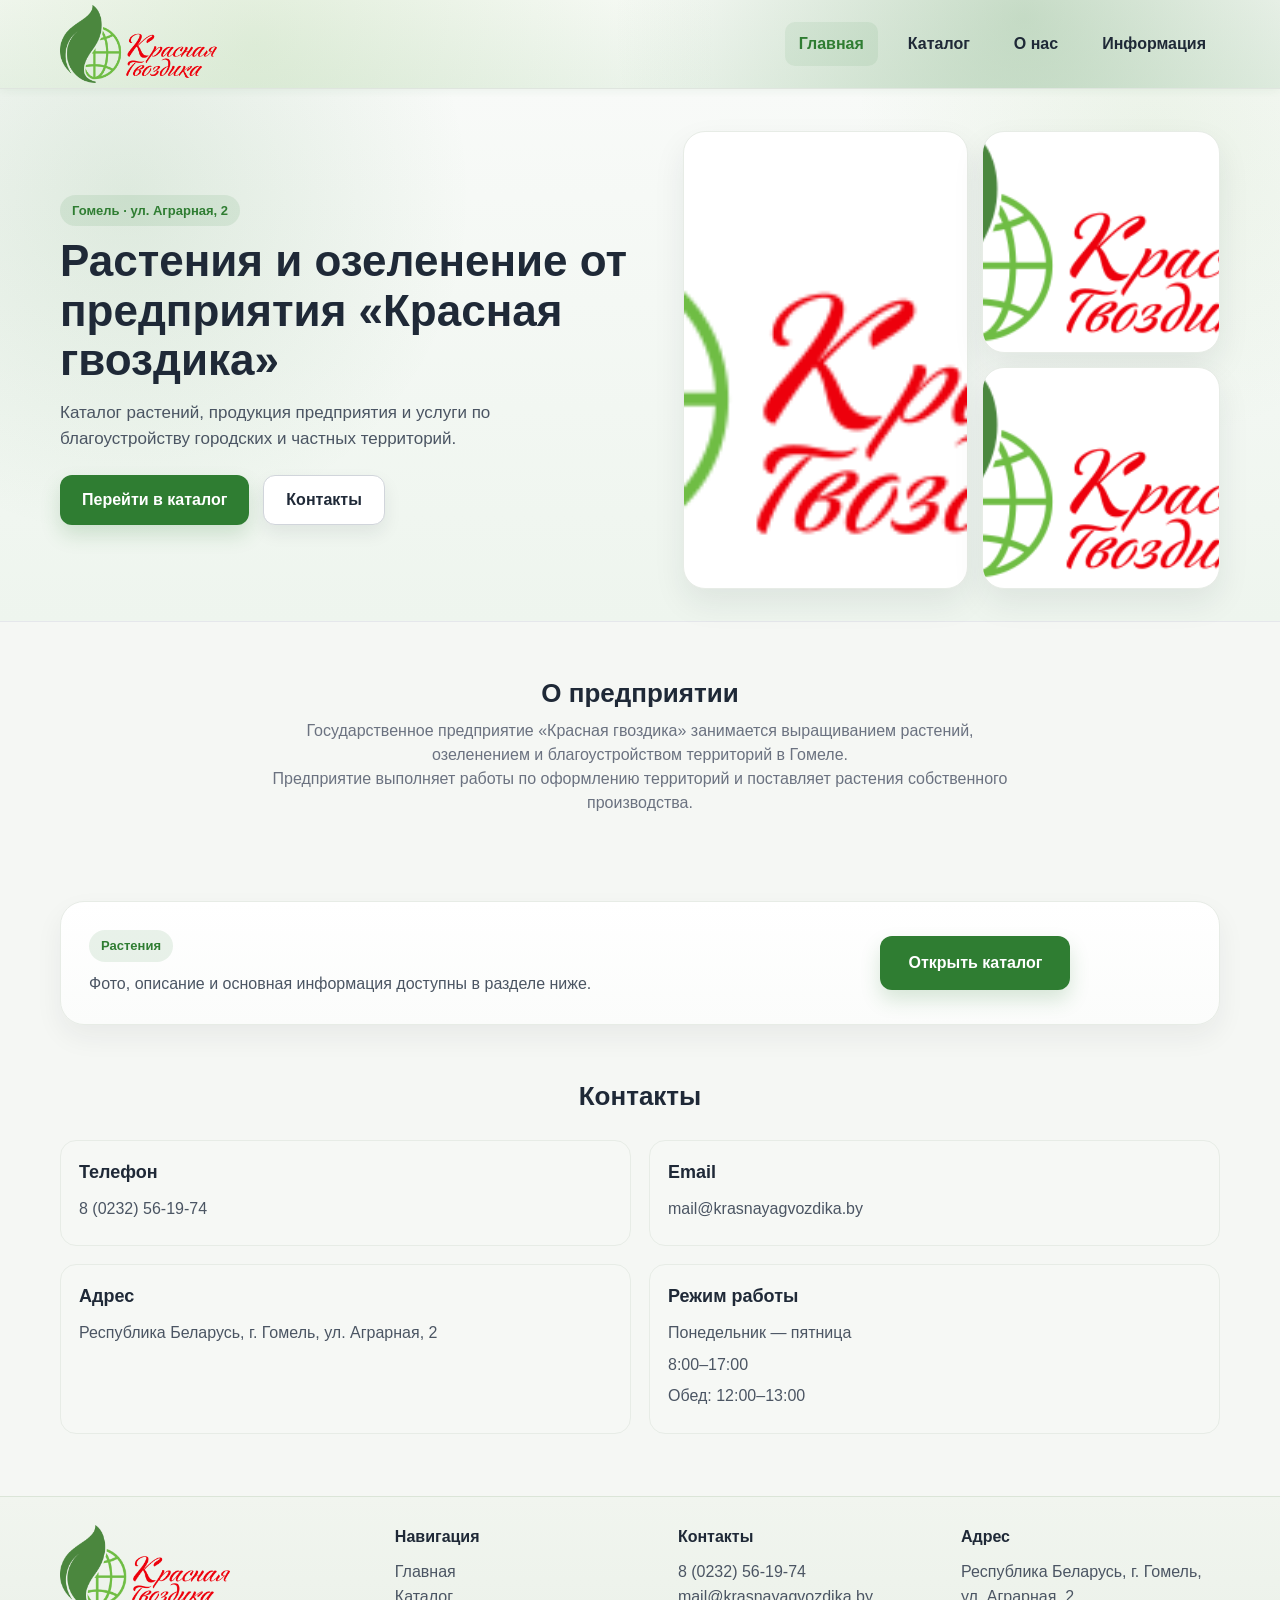
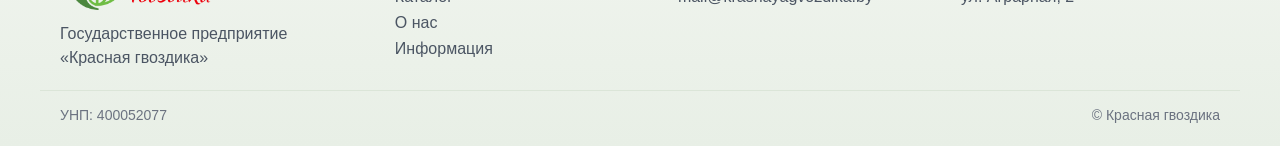
==== commit 2c2523c9: "Убрал повторы слова каталог" ====
--- a/index.html
+++ b/index.html
@@ -57,17 +57,14 @@
         <div class="home-hero-gallery" id="home-gallery">
           <figure class="gallery-card gallery-card-large">
             <img id="home-image-1" src="images/logo.png" alt="Растения Красная гвоздика">
-            <figcaption class="gallery-caption" id="home-caption-1">Растения</figcaption>
-          </figure>
+            </figure>
 
           <figure class="gallery-card">
             <img id="home-image-2" src="images/logo.png" alt="Растения Красная гвоздика">
-            <figcaption class="gallery-caption" id="home-caption-2">Растения</figcaption>
           </figure>
 
           <figure class="gallery-card">
             <img id="home-image-3" src="images/logo.png" alt="Растения Красная гвоздика">
-            <figcaption class="gallery-caption" id="home-caption-3">Растения</figcaption>
           </figure>
         </div>
       </div>
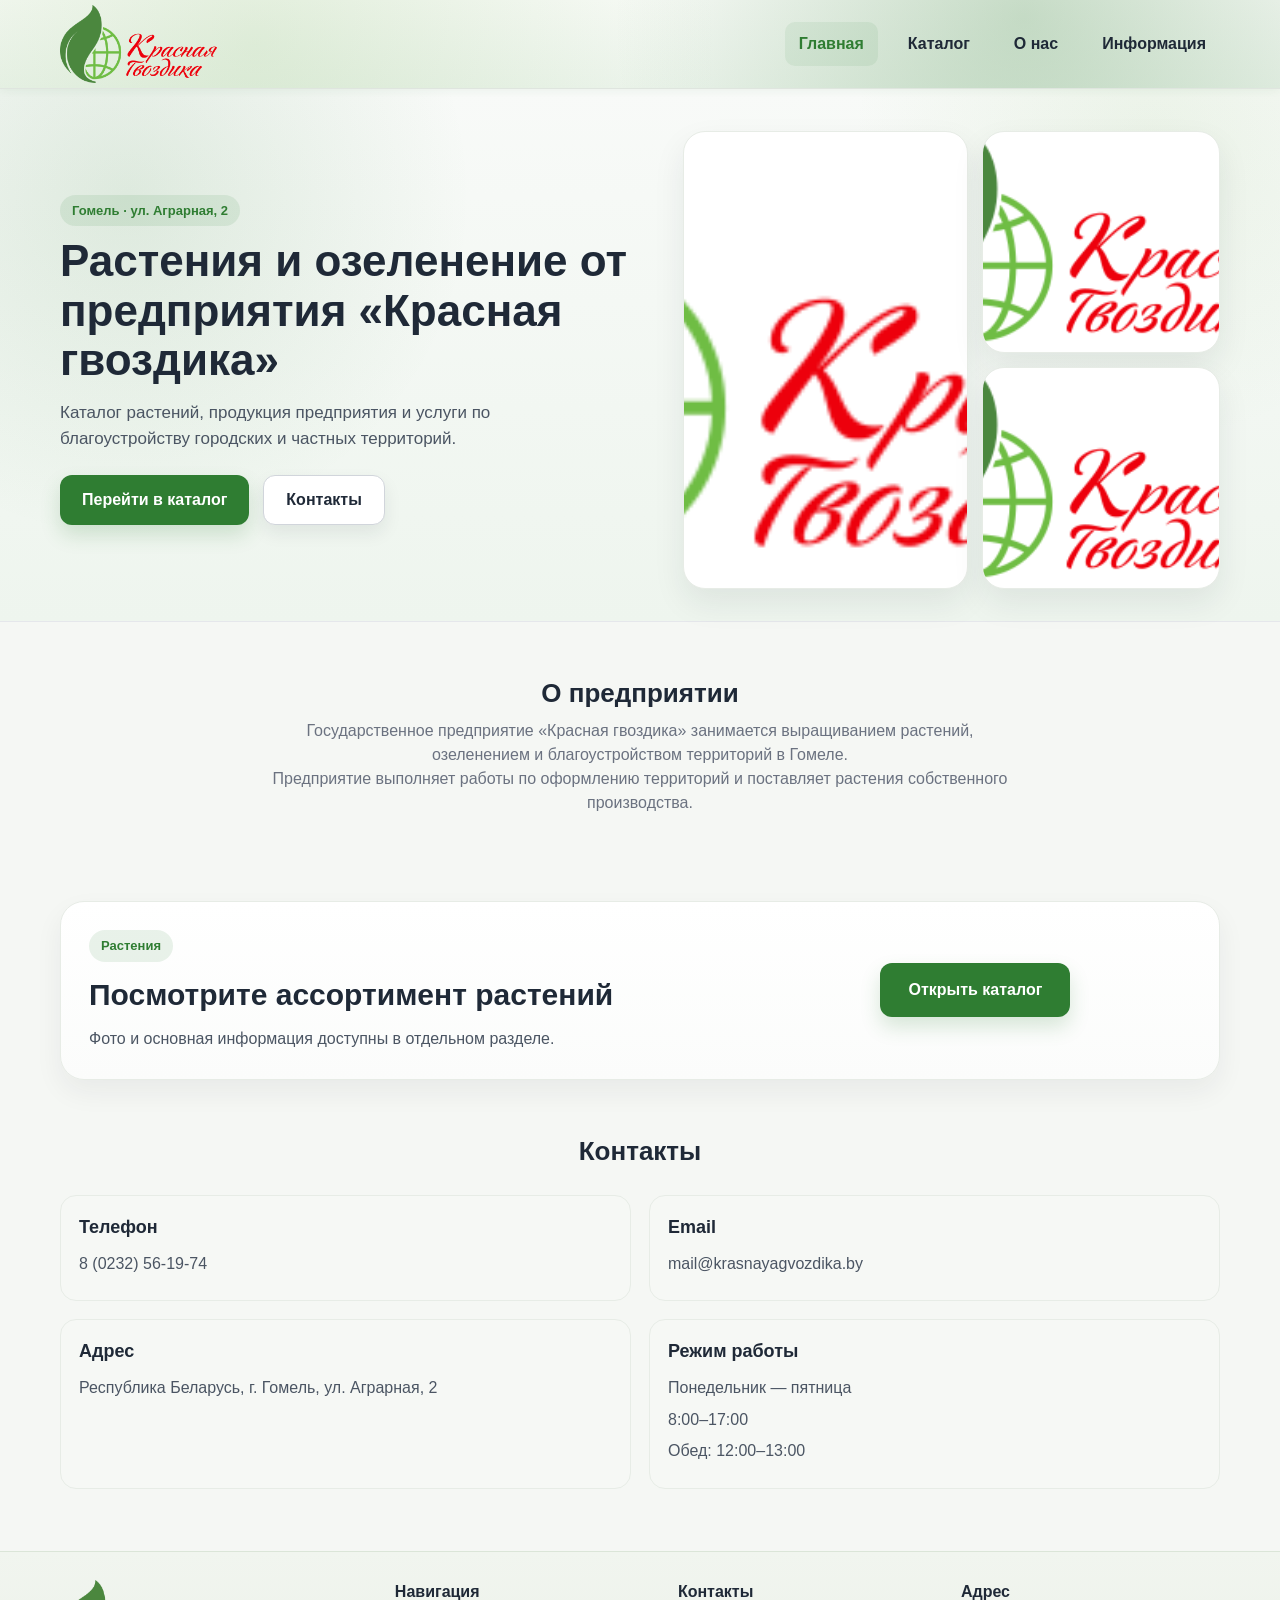
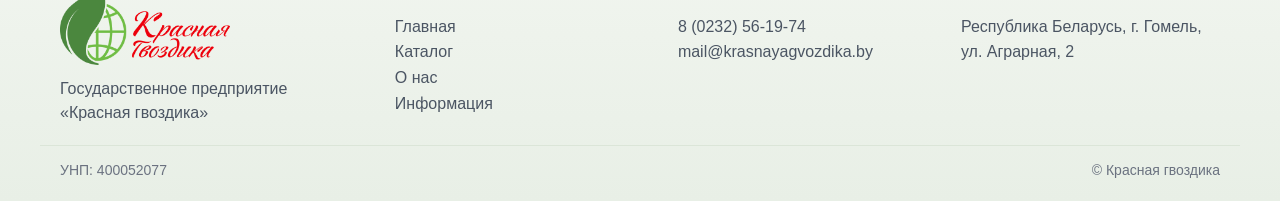
==== commit e3220725: "Починил главную страницу" ====
--- a/index.html
+++ b/index.html
@@ -57,7 +57,7 @@
         <div class="home-hero-gallery" id="home-gallery">
           <figure class="gallery-card gallery-card-large">
             <img id="home-image-1" src="images/logo.png" alt="Растения Красная гвоздика">
-            </figure>
+          </figure>
 
           <figure class="gallery-card">
             <img id="home-image-2" src="images/logo.png" alt="Растения Красная гвоздика">
@@ -90,8 +90,9 @@
         <div class="catalog-cta">
           <div class="catalog-cta-text">
             <span class="page-kicker">Растения</span>
+            <h2>Посмотрите ассортимент растений</h2>
             <p>
-              Фото, описание и основная информация доступны в разделе ниже.
+              Фото и основная информация доступны в отдельном разделе.
             </p>
           </div>
 
--- a/style.css
+++ b/style.css
@@ -236,26 +236,17 @@
 
 .gallery-card img {
   width: 100%;
-  height: 100%;
+  height: 220px;
   object-fit: cover;
-}
-
-.gallery-caption {
-  padding: 12px 14px;
-  font-size: 15px;
-  font-weight: 700;
-  color: #1f2937;
-  background: #ffffff;
-  border-top: 1px solid #eef2ee;
+  display: block;
+}
+
+.gallery-card-large img {
+  height: 454px;
 }
 
 .gallery-card-large {
   grid-row: span 2;
-  min-height: 440px;
-}
-
-.home-hero-gallery .gallery-card:not(.gallery-card-large) {
-  min-height: 213px;
 }
 
 /* HOME SECTIONS */
@@ -812,7 +803,10 @@
   .gallery-card-large {
     grid-column: 1 / -1;
     grid-row: auto;
-    min-height: 280px;
+  }
+
+  .gallery-card-large img {
+    height: 320px;
   }
 }
 
@@ -862,9 +856,12 @@
     grid-template-columns: 1fr;
   }
 
-  .gallery-card-large,
-  .home-hero-gallery .gallery-card:not(.gallery-card-large) {
-    min-height: 220px;
+  .gallery-card img {
+    height: 220px;
+  }
+
+  .gallery-card-large img {
+    height: 220px;
   }
 
   .home-section {
@@ -967,25 +964,4 @@
   .footer-logo {
     width: 150px;
   }
-}
-
-/* FIX: подписи под фото на главной */
-
-.gallery-card img {
-  width: 100%;
-  height: 220px !important;
-  object-fit: cover;
-}
-
-.gallery-card-large img {
-  height: 440px !important;
-}
-
-.gallery-caption {
-  padding: 12px 14px;
-  font-size: 15px;
-  font-weight: 700;
-  color: #1f2937;
-  background: #ffffff;
-  border-top: 1px solid #eef2ee;
 }
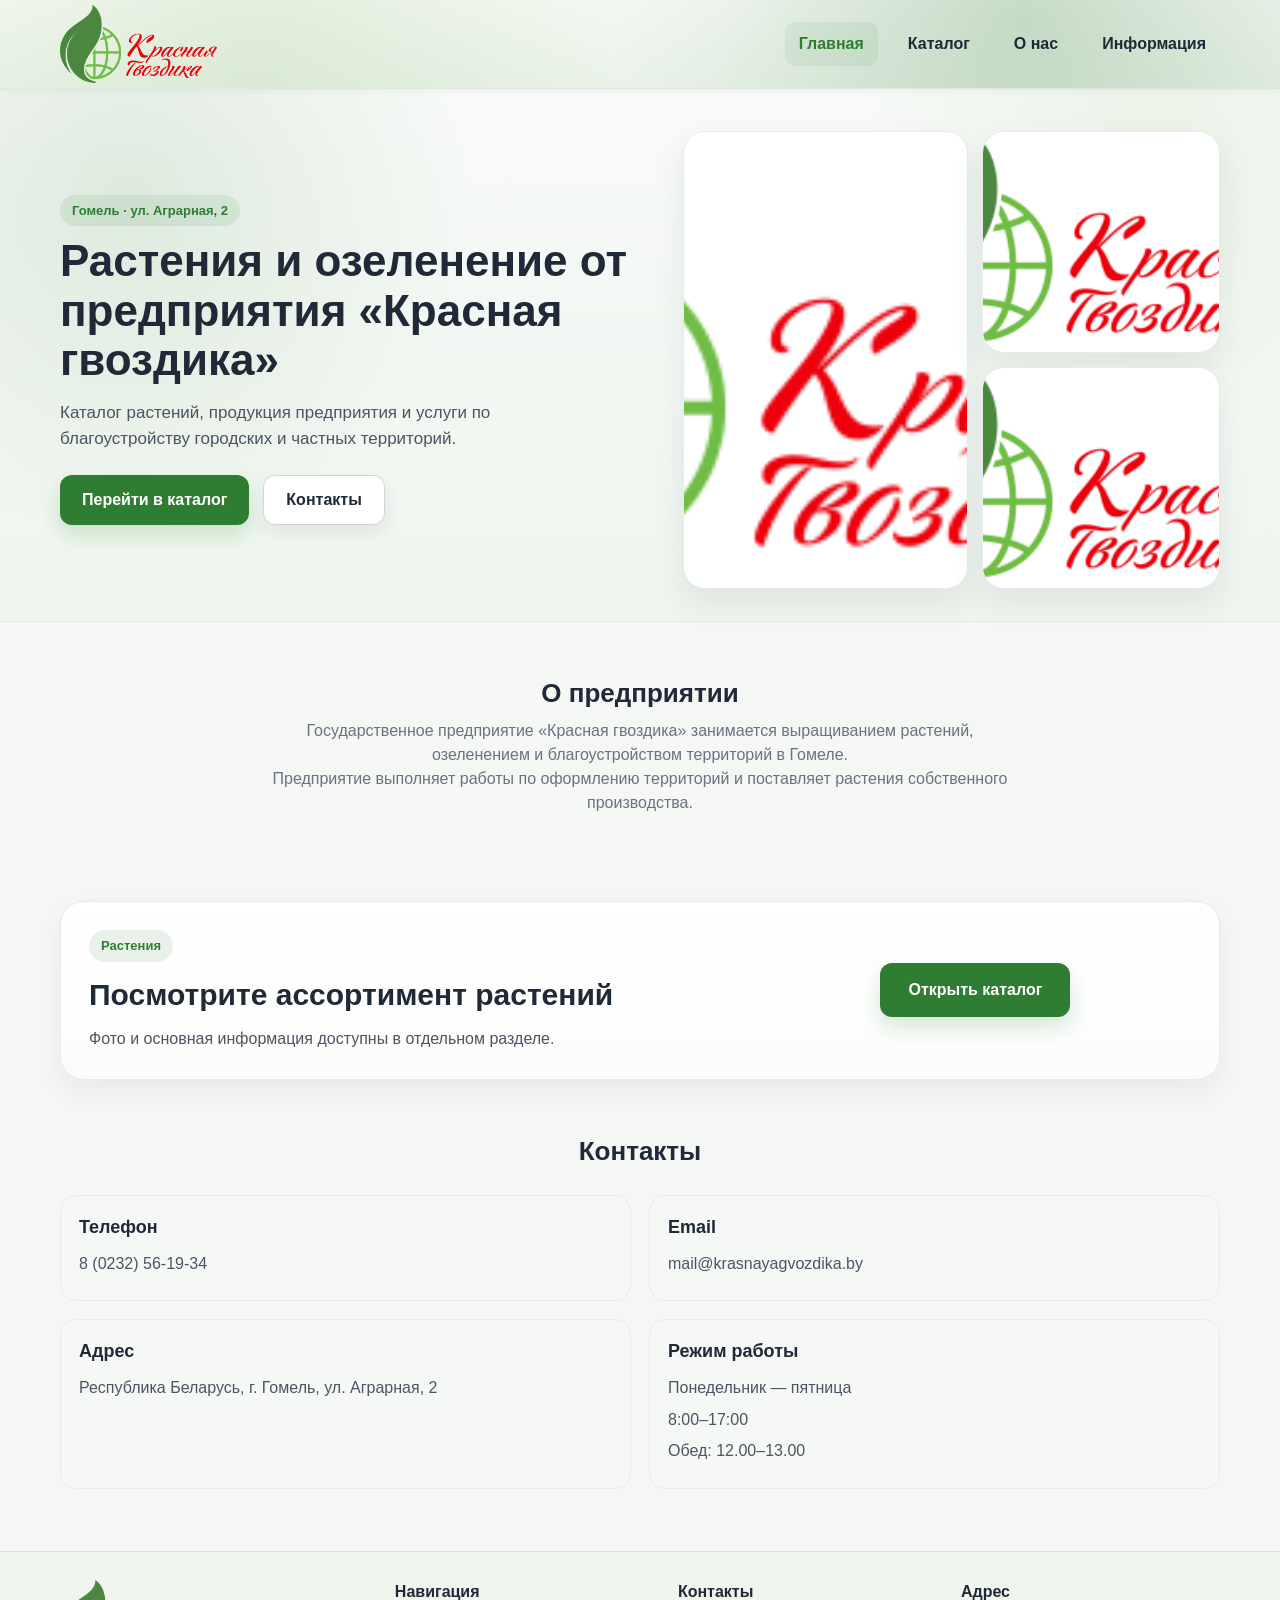
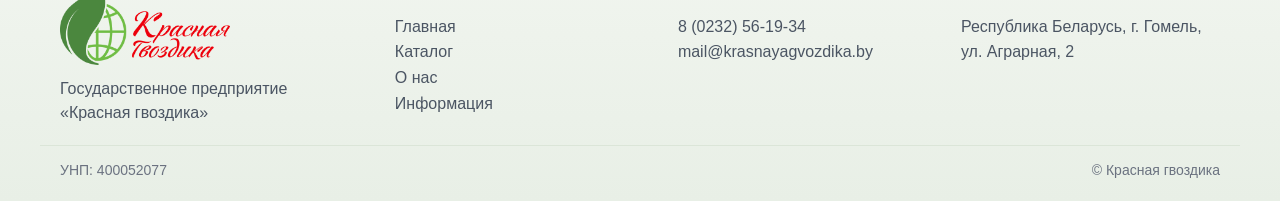
==== commit 1aa55939: "Add catalog search and update store contacts" ====
--- a/index.html
+++ b/index.html
@@ -110,10 +110,10 @@
         </div>
 
         <div class="info-grid">
-          <article class="info-item">
-            <h2>Телефон</h2>
-            <p><a href="tel:+375232561974">8 (0232) 56-19-74</a></p>
-          </article>
+          <article class="info-item">
+            <h2>Телефон</h2>
+            <p><a href="tel:+375232561934">8 (0232) 56-19-34</a></p>
+          </article>
 
           <article class="info-item">
             <h2>Email</h2>
@@ -125,12 +125,12 @@
             <p>Республика Беларусь, г. Гомель, ул. Аграрная, 2</p>
           </article>
 
-          <article class="info-item">
-            <h2>Режим работы</h2>
-            <p>Понедельник — пятница</p>
-            <p>8:00–17:00</p>
-            <p>Обед: 12:00–13:00</p>
-          </article>
+          <article class="info-item">
+            <h2>Режим работы</h2>
+            <p>Понедельник — пятница</p>
+            <p>8:00–17:00</p>
+            <p>Обед: 12.00–13.00</p>
+          </article>
         </div>
       </div>
     </section>
@@ -151,11 +151,11 @@
         <p><a href="info.html">Информация</a></p>
       </div>
 
-      <div class="footer-col">
-        <h3>Контакты</h3>
-        <p><a href="tel:+375232561974">8 (0232) 56-19-74</a></p>
-        <p><a href="mailto:mail@krasnayagvozdika.by">mail@krasnayagvozdika.by</a></p>
-      </div>
+      <div class="footer-col">
+        <h3>Контакты</h3>
+        <p><a href="tel:+375232561934">8 (0232) 56-19-34</a></p>
+        <p><a href="mailto:mail@krasnayagvozdika.by">mail@krasnayagvozdika.by</a></p>
+      </div>
 
       <div class="footer-col">
         <h3>Адрес</h3>
@@ -171,4 +171,4 @@
 
   <script src="script.js"></script>
 </body>
-</html>+</html>
--- a/style.css
+++ b/style.css
@@ -89,11 +89,22 @@
   transform: translateY(-1px);
 }
 
-.nav-link.active,
-.nav-link:hover {
-  color: #2f7d32;
-  background: rgba(47, 125, 50, 0.08);
-}
+.nav-link.active,
+.nav-link:hover {
+  color: #2f7d32;
+  background: rgba(47, 125, 50, 0.08);
+}
+
+.nav-link:focus-visible,
+.menu-toggle:focus-visible,
+.btn:focus-visible,
+.catalog-search-input:focus-visible,
+.filters button:focus-visible,
+.modal-close:focus-visible,
+.card:focus-visible {
+  outline: 3px solid rgba(47, 125, 50, 0.35);
+  outline-offset: 3px;
+}
 
 /* BURGER */
 .menu-toggle {
@@ -306,15 +317,61 @@
   align-items: center;
 }
 
-.home-contact-section {
-  padding-top: 0;
-}
-
-/* FILTERS */
-.filters {
-  display: flex;
-  gap: 10px;
-  padding: 18px 20px 0;
+.home-contact-section {
+  padding-top: 0;
+}
+
+/* CATALOG SEARCH */
+.catalog-search-wrap {
+  padding-top: 24px;
+}
+
+.catalog-search-card {
+  background: linear-gradient(180deg, #ffffff 0%, #fbfcfb 100%);
+  border: 1px solid #e7ece6;
+  border-radius: 22px;
+  padding: 20px 22px;
+  box-shadow: 0 12px 28px rgba(31, 41, 55, 0.06);
+}
+
+.catalog-search-label {
+  display: inline-block;
+  margin-bottom: 10px;
+  font-size: 14px;
+  font-weight: 700;
+  color: #1f2937;
+}
+
+.catalog-search-input {
+  width: 100%;
+  min-height: 54px;
+  padding: 14px 18px;
+  border-radius: 16px;
+  border: 1px solid #d6ddd4;
+  background: #f9fbf8;
+  color: #1f2937;
+  font: inherit;
+  transition: border-color 0.22s ease, box-shadow 0.22s ease, background 0.22s ease;
+}
+
+.catalog-search-input:focus {
+  border-color: rgba(47, 125, 50, 0.45);
+  box-shadow: 0 0 0 4px rgba(47, 125, 50, 0.10);
+  background: #ffffff;
+  outline: none;
+}
+
+.catalog-search-hint {
+  margin-top: 10px;
+  color: #6b7280;
+  font-size: 14px;
+}
+
+/* FILTERS */
+.filters {
+  display: flex;
+  gap: 10px;
+  padding: 18px 20px 0;
   flex-wrap: wrap;
   justify-content: center;
 }
@@ -360,11 +417,15 @@
   transition: transform 0.28s ease, box-shadow 0.28s ease, border-color 0.28s ease;
 }
 
-.card:hover {
-  transform: translateY(-7px);
-  box-shadow: 0 16px 30px rgba(0, 0, 0, 0.12);
-  border-color: rgba(47, 125, 50, 0.14);
-}
+.card:hover {
+  transform: translateY(-7px);
+  box-shadow: 0 16px 30px rgba(0, 0, 0, 0.12);
+  border-color: rgba(47, 125, 50, 0.14);
+}
+
+.card:focus-visible {
+  border-color: rgba(47, 125, 50, 0.32);
+}
 
 .card img {
   width: 100%;
@@ -404,12 +465,40 @@
   font-weight: 700;
 }
 
-.empty {
-  text-align: center;
-  color: #6b7280;
-  padding: 40px 20px;
-  grid-column: 1 / -1;
-}
+.empty {
+  text-align: center;
+  color: #6b7280;
+  padding: 40px 20px;
+  grid-column: 1 / -1;
+}
+
+.empty-search {
+  background: linear-gradient(180deg, #ffffff 0%, #fbfcfb 100%);
+  border: 1px solid #e7ece6;
+  border-radius: 22px;
+  box-shadow: 0 12px 28px rgba(31, 41, 55, 0.06);
+}
+
+.empty-search h3 {
+  color: #1f2937;
+  font-size: 24px;
+  margin-bottom: 10px;
+}
+
+.empty-search p {
+  max-width: 620px;
+  margin: 0 auto 10px;
+  line-height: 1.7;
+}
+
+.empty-search p:last-child {
+  margin-bottom: 0;
+}
+
+.empty-search a {
+  color: #2f7d32;
+  font-weight: 700;
+}
 
 /* MODAL */
 .modal {
@@ -427,17 +516,20 @@
   justify-content: center;
 }
 
-.modal-content {
-  background: #ffffff;
-  width: 100%;
-  max-width: 640px;
-  border-radius: 18px;
-  padding: 20px;
-  position: relative;
-  max-height: 90vh;
-  overflow-y: auto;
-  box-shadow: 0 18px 40px rgba(0, 0, 0, 0.18);
-}
+.modal-content {
+  background:
+    radial-gradient(circle at top right, rgba(47, 125, 50, 0.10), transparent 28%),
+    linear-gradient(180deg, #ffffff 0%, #fbfcfb 100%);
+  width: 100%;
+  max-width: 760px;
+  border-radius: 24px;
+  padding: 24px;
+  position: relative;
+  max-height: 90vh;
+  overflow-y: auto;
+  border: 1px solid #e7ece6;
+  box-shadow: 0 18px 40px rgba(0, 0, 0, 0.18);
+}
 
 .modal-close {
   position: absolute;
@@ -452,47 +544,114 @@
   transition: background 0.2s ease, transform 0.2s ease;
 }
 
-.modal-close:hover {
-  background: #e5e7eb;
-  transform: rotate(90deg);
-}
-
-.modal-image {
-  width: 100%;
-  max-height: 420px;
-  object-fit: cover;
-  border-radius: 14px;
-  margin-bottom: 18px;
-}
-
-.modal-title {
-  font-size: 28px;
-  margin-bottom: 10px;
-}
-
-.modal-meta {
-  color: #6b7280;
-  margin-bottom: 14px;
-  font-size: 14px;
-}
-
-.modal-price {
-  font-size: 22px;
-  font-weight: 700;
-  margin-bottom: 10px;
-}
-
-.modal-size {
-  font-size: 15px;
-  color: #374151;
-  margin-bottom: 10px;
-}
-
-.modal-description {
-  font-size: 15px;
-  line-height: 1.5;
-  color: #4b5563;
-}
+.modal-close:hover {
+  background: #e5e7eb;
+  transform: rotate(90deg);
+}
+
+.plant-modal-card {
+  display: grid;
+  grid-template-columns: minmax(0, 0.95fr) minmax(0, 1.05fr);
+  gap: 24px;
+  align-items: start;
+}
+
+.modal-image-shell {
+  border-radius: 20px;
+  overflow: hidden;
+  background: #ffffff;
+  box-shadow: 0 14px 30px rgba(31, 41, 55, 0.08);
+}
+
+.modal-image {
+  width: 100%;
+  height: auto;
+  display: block;
+}
+
+.modal-details {
+  display: flex;
+  flex-direction: column;
+  gap: 16px;
+}
+
+.modal-tags {
+  display: flex;
+  flex-wrap: wrap;
+  gap: 10px;
+}
+
+.modal-tag {
+  display: inline-flex;
+  align-items: center;
+  min-height: 34px;
+  padding: 6px 12px;
+  border-radius: 999px;
+  background: #2f7d32;
+  color: #ffffff;
+  font-size: 13px;
+  font-weight: 700;
+}
+
+.modal-tag-soft {
+  background: rgba(47, 125, 50, 0.10);
+  color: #2f7d32;
+}
+
+.modal-title {
+  font-size: 32px;
+  line-height: 1.1;
+}
+
+.modal-price {
+  font-size: 26px;
+  font-weight: 700;
+  color: #1c5f26;
+}
+
+.modal-info-grid {
+  display: grid;
+  grid-template-columns: repeat(2, minmax(0, 1fr));
+  gap: 12px;
+}
+
+.modal-info-item {
+  display: flex;
+  flex-direction: column;
+  gap: 4px;
+  padding: 14px;
+  border-radius: 16px;
+  background: rgba(246, 248, 245, 0.9);
+  border: 1px solid #e7ece6;
+}
+
+.modal-info-label {
+  font-size: 12px;
+  font-weight: 700;
+  letter-spacing: 0.04em;
+  text-transform: uppercase;
+  color: #6b7280;
+}
+
+.modal-info-value {
+  font-size: 15px;
+  color: #1f2937;
+}
+
+.modal-description-block {
+  padding-top: 4px;
+}
+
+.modal-description-block h3 {
+  font-size: 16px;
+  margin-bottom: 8px;
+}
+
+.modal-description {
+  font-size: 15px;
+  line-height: 1.7;
+  color: #4b5563;
+}
 
 /* INNER PAGES */
 .page {
@@ -881,17 +1040,26 @@
     font-size: 24px;
   }
 
-  .filters {
-    padding: 14px 12px 0;
-    justify-content: flex-start;
-    flex-wrap: nowrap;
-    overflow-x: auto;
-  }
-
-  .filters button {
-    white-space: nowrap;
-    flex: 0 0 auto;
-  }
+  .filters {
+    padding: 14px 12px 0;
+    justify-content: flex-start;
+    flex-wrap: nowrap;
+    overflow-x: auto;
+  }
+
+  .catalog-search-wrap {
+    padding-top: 18px;
+  }
+
+  .catalog-search-card {
+    padding: 16px;
+    border-radius: 18px;
+  }
+
+  .filters button {
+    white-space: nowrap;
+    flex: 0 0 auto;
+  }
 
   .catalog {
     grid-template-columns: 1fr;
@@ -907,20 +1075,33 @@
     padding: 12px;
   }
 
-  .modal-content {
-    padding: 16px;
-    border-radius: 14px;
-  }
-
-  .modal-title {
-    font-size: 22px;
-  }
-
-  .modal-image {
-    max-height: 320px;
-  }
-
-  .page {
+  .modal-content {
+    padding: 16px;
+    border-radius: 18px;
+  }
+
+  .plant-modal-card {
+    grid-template-columns: 1fr;
+    gap: 18px;
+  }
+
+  .modal-image-shell {
+    border-radius: 18px;
+  }
+
+  .modal-title {
+    font-size: 24px;
+  }
+
+  .modal-price {
+    font-size: 22px;
+  }
+
+  .modal-info-grid {
+    grid-template-columns: 1fr;
+  }
+
+  .page {
     padding: 22px 0 32px;
   }
 
@@ -964,4 +1145,4 @@
   .footer-logo {
     width: 150px;
   }
-}+}
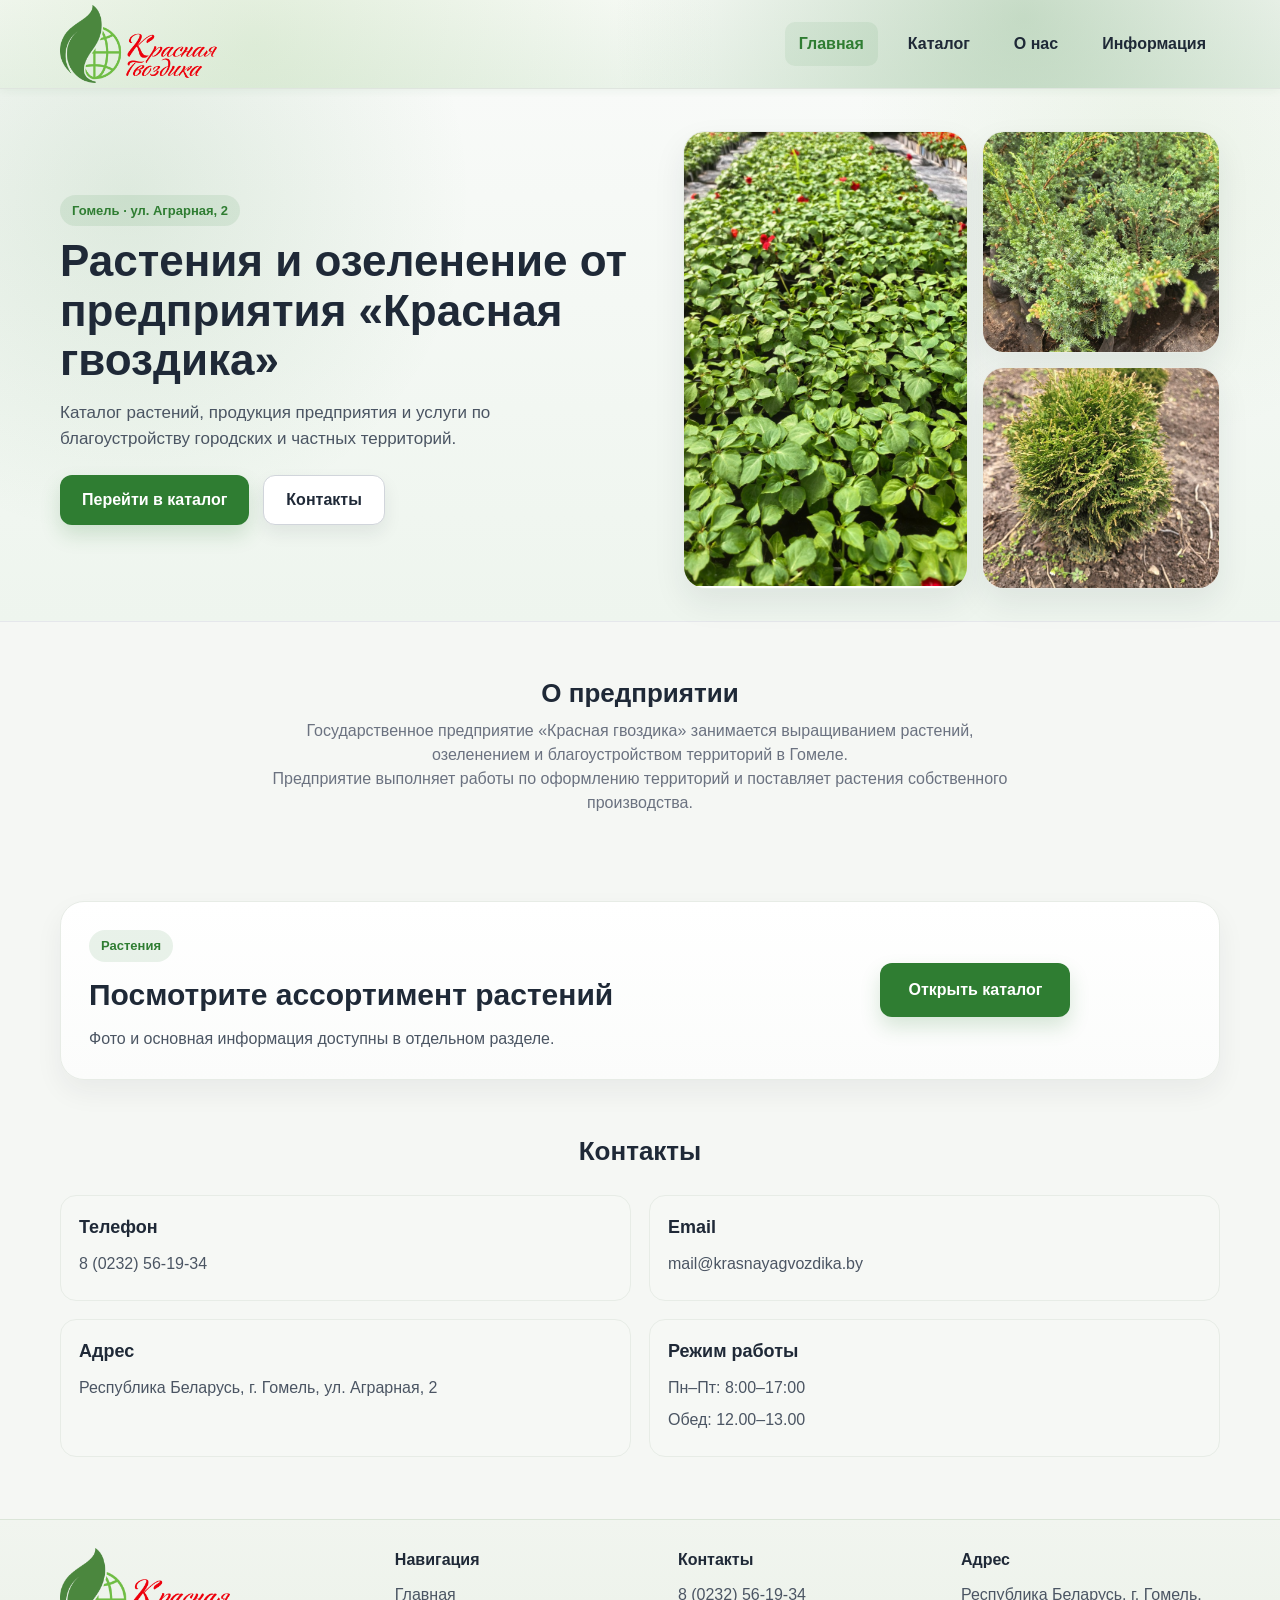
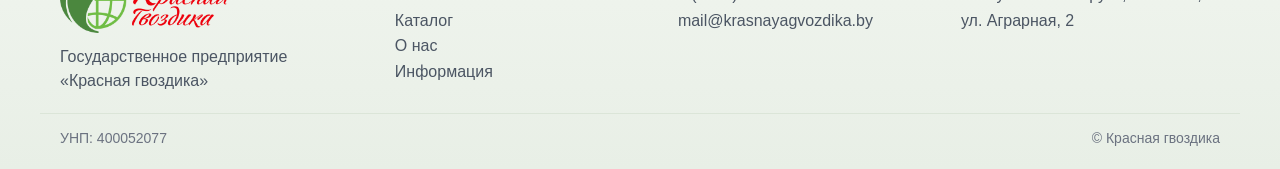
==== commit b7576727: "Add local catalog admin and Render deploy setup" ====
--- a/index.html
+++ b/index.html
@@ -120,18 +120,17 @@
             <p><a href="mailto:mail@krasnayagvozdika.by">mail@krasnayagvozdika.by</a></p>
           </article>
 
-          <article class="info-item">
-            <h2>Адрес</h2>
-            <p>Республика Беларусь, г. Гомель, ул. Аграрная, 2</p>
-          </article>
-
+          <article class="info-item">
+            <h2>Адрес</h2>
+            <p>Республика Беларусь, г. Гомель, ул. Аграрная, 2</p>
+          </article>
+
           <article class="info-item">
             <h2>Режим работы</h2>
-            <p>Понедельник — пятница</p>
-            <p>8:00–17:00</p>
+            <p>Пн–Пт: 8:00–17:00</p>
             <p>Обед: 12.00–13.00</p>
           </article>
-        </div>
+        </div>
       </div>
     </section>
   </main>
@@ -157,10 +156,10 @@
         <p><a href="mailto:mail@krasnayagvozdika.by">mail@krasnayagvozdika.by</a></p>
       </div>
 
-      <div class="footer-col">
-        <h3>Адрес</h3>
-        <p>Республика Беларусь, г. Гомель, ул. Аграрная, 2</p>
-      </div>
+      <div class="footer-col">
+        <h3>Адрес</h3>
+        <p>Республика Беларусь, г. Гомель, ул. Аграрная, 2</p>
+      </div>
     </div>
 
     <div class="container footer-bottom">
@@ -169,6 +168,6 @@
     </div>
   </footer>
 
-  <script src="script.js"></script>
-</body>
+  <script type="module" src="js/app.js"></script>
+</body>
 </html>
--- a/style.css
+++ b/style.css
@@ -98,6 +98,7 @@
 .nav-link:focus-visible,
 .menu-toggle:focus-visible,
 .btn:focus-visible,
+.scroll-top-button:focus-visible,
 .catalog-search-input:focus-visible,
 .filters button:focus-visible,
 .modal-close:focus-visible,
@@ -322,8 +323,23 @@
 }
 
 /* CATALOG SEARCH */
-.catalog-search-wrap {
+.catalog-tools {
   padding-top: 24px;
+}
+
+.catalog-tools-bar {
+  display: flex;
+  justify-content: flex-end;
+  margin-bottom: 12px;
+}
+
+.catalog-search-panel {
+  display: none;
+  width: 100%;
+}
+
+.catalog-search-panel.open {
+  display: block;
 }
 
 .catalog-search-card {
@@ -331,7 +347,9 @@
   border: 1px solid #e7ece6;
   border-radius: 22px;
   padding: 20px 22px;
-  box-shadow: 0 12px 28px rgba(31, 41, 55, 0.06);
+  box-shadow: 0 18px 42px rgba(31, 41, 55, 0.16);
+  max-width: 760px;
+  margin-left: auto;
 }
 
 .catalog-search-label {
@@ -342,16 +360,22 @@
   color: #1f2937;
 }
 
+.catalog-search-box {
+  position: relative;
+}
+
 .catalog-search-input {
   width: 100%;
   min-height: 54px;
-  padding: 14px 18px;
+  padding: 14px 56px 14px 18px;
   border-radius: 16px;
   border: 1px solid #d6ddd4;
   background: #f9fbf8;
   color: #1f2937;
   font: inherit;
   transition: border-color 0.22s ease, box-shadow 0.22s ease, background 0.22s ease;
+  -webkit-appearance: none;
+  appearance: none;
 }
 
 .catalog-search-input:focus {
@@ -361,10 +385,143 @@
   outline: none;
 }
 
-.catalog-search-hint {
-  margin-top: 10px;
+.catalog-search-input::-webkit-search-cancel-button {
+  -webkit-appearance: none;
+  appearance: none;
+}
+
+.catalog-search-clear {
+  position: absolute;
+  top: 50%;
+  right: 8px;
+  width: 40px;
+  height: 40px;
+  display: inline-flex;
+  align-items: center;
+  justify-content: center;
+  border-radius: 12px;
   color: #6b7280;
-  font-size: 14px;
+  font-size: 24px;
+  line-height: 1;
+  opacity: 0;
+  pointer-events: none;
+  transform: translateY(-50%);
+  transition: background 0.2s ease, color 0.2s ease, opacity 0.2s ease;
+}
+
+.catalog-search-clear.visible {
+  opacity: 1;
+  pointer-events: auto;
+}
+
+.catalog-search-clear:hover {
+  background: rgba(47, 125, 50, 0.10);
+  color: #1c5f26;
+}
+
+.search-suggestions {
+  display: none;
+  position: absolute;
+  top: calc(100% + 10px);
+  left: 0;
+  width: 100%;
+  max-width: 680px;
+  z-index: 20;
+  padding: 8px;
+  border-radius: 18px;
+  border: 1px solid #e7ece6;
+  background: rgba(255, 255, 255, 0.98);
+  box-shadow: 0 22px 40px rgba(31, 41, 55, 0.16);
+  backdrop-filter: blur(10px);
+  transform-origin: top center;
+}
+
+.search-suggestions.open {
+  display: grid;
+  gap: 6px;
+}
+
+.search-suggestion {
+  width: 100%;
+  text-align: left;
+  padding: 12px 14px;
+  border-radius: 14px;
+  color: #1f2937;
+  transition: background 0.2s ease, color 0.2s ease, transform 0.2s ease;
+}
+
+.search-suggestion:hover,
+.search-suggestion.active {
+  background: rgba(47, 125, 50, 0.10);
+  color: #1c5f26;
+  transform: translateX(2px);
+}
+
+.catalog-search-fab {
+  display: inline-flex;
+  align-items: center;
+  gap: 10px;
+  min-height: 48px;
+  padding: 0 18px;
+  border-radius: 999px;
+  background: #2f7d32;
+  color: #ffffff;
+  box-shadow: 0 12px 24px rgba(47, 125, 50, 0.22);
+  transition: transform 0.22s ease, box-shadow 0.22s ease, background 0.22s ease;
+}
+
+.catalog-search-fab:hover {
+  transform: translateY(-2px);
+  background: #256428;
+}
+
+.catalog-search-fab.active {
+  background: #1f2937;
+  box-shadow: 0 16px 30px rgba(31, 41, 55, 0.24);
+}
+
+.catalog-search-fab-icon {
+  font-size: 20px;
+  line-height: 1;
+}
+
+.catalog-search-fab-text {
+  font-weight: 700;
+}
+
+.scroll-top-button {
+  position: fixed;
+  right: 24px;
+  bottom: 24px;
+  z-index: 1090;
+  width: 52px;
+  height: 52px;
+  display: inline-flex;
+  align-items: center;
+  justify-content: center;
+  border-radius: 999px;
+  background: rgba(31, 41, 55, 0.92);
+  color: #ffffff;
+  box-shadow: 0 16px 30px rgba(31, 41, 55, 0.20);
+  opacity: 0;
+  pointer-events: none;
+  transform: translateY(16px);
+  transition: opacity 0.22s ease, transform 0.22s ease, background 0.22s ease;
+}
+
+.scroll-top-button.visible {
+  opacity: 1;
+  pointer-events: auto;
+  transform: translateY(0);
+}
+
+.scroll-top-button:hover {
+  background: #2f7d32;
+}
+
+.scroll-top-button span {
+  font-size: 22px;
+  line-height: 1;
 }
 
 /* FILTERS */
@@ -405,13 +562,16 @@
 }
 
 /* CARD */
-.card {
-  background: #ffffff;
-  border-radius: 14px;
-  overflow: hidden;
-  box-shadow: 0 4px 12px rgba(0, 0, 0, 0.06);
-  display: flex;
-  flex-direction: column;
+.card {
+  background: #ffffff;
+  width: 100%;
+  max-width: 320px;
+  justify-self: center;
+  border-radius: 14px;
+  overflow: hidden;
+  box-shadow: 0 4px 12px rgba(0, 0, 0, 0.06);
+  display: flex;
+  flex-direction: column;
   cursor: pointer;
   border: 1px solid transparent;
   transition: transform 0.28s ease, box-shadow 0.28s ease, border-color 0.28s ease;
@@ -709,10 +869,121 @@
   margin-bottom: 10px;
 }
 
-.content-block p {
-  color: #4b5563;
-  line-height: 1.7;
-}
+.content-block p {
+  color: #4b5563;
+  line-height: 1.7;
+}
+
+.admin-toolbar {
+  display: flex;
+  justify-content: space-between;
+  gap: 16px;
+  align-items: center;
+  margin-top: 24px;
+  flex-wrap: wrap;
+}
+
+.admin-search {
+  width: 100%;
+  max-width: 360px;
+}
+
+.admin-form-grid {
+  display: grid;
+  grid-template-columns: minmax(0, 1fr) minmax(280px, 0.9fr);
+  gap: 24px;
+  align-items: start;
+}
+
+.admin-form-fields {
+  display: grid;
+  gap: 14px;
+}
+
+.admin-form-fields label {
+  display: block;
+  color: #1f2937;
+  font-weight: 600;
+}
+
+.admin-form-fields input[type="file"] {
+  display: none;
+}
+
+.admin-actions {
+  display: flex;
+  gap: 12px;
+  flex-wrap: wrap;
+}
+
+.admin-dropzone {
+  border: 2px dashed #b8c7b5;
+  border-radius: 18px;
+  padding: 18px;
+  background: linear-gradient(180deg, #fbfcfb 0%, #f2f7f1 100%);
+  cursor: pointer;
+  transition: border-color 0.2s ease, background 0.2s ease, transform 0.2s ease;
+}
+
+.admin-dropzone:hover,
+.admin-dropzone.is-dragover {
+  border-color: #2f7d32;
+  background: linear-gradient(180deg, #f6fbf6 0%, #edf6ec 100%);
+  transform: translateY(-1px);
+}
+
+.admin-dropzone-title {
+  font-size: 18px;
+  font-weight: 700;
+  color: #1f2937;
+  margin-bottom: 6px;
+}
+
+.admin-dropzone-text {
+  color: #4b5563;
+  margin-bottom: 14px;
+}
+
+.admin-preview {
+  background: #ffffff;
+  border: 1px solid #e7ece6;
+  border-radius: 16px;
+  padding: 12px;
+}
+
+.admin-preview img {
+  width: 100%;
+  max-height: 320px;
+  object-fit: cover;
+  border-radius: 12px;
+  margin-bottom: 10px;
+}
+
+.admin-preview p {
+  margin: 0;
+  color: #4b5563;
+  word-break: break-word;
+}
+
+.admin-list {
+  display: grid;
+  gap: 14px;
+}
+
+.admin-item-actions {
+  display: flex;
+  gap: 10px;
+  flex-wrap: wrap;
+  margin-top: 10px;
+}
+
+.admin-item-thumb {
+  width: 100%;
+  max-width: 180px;
+  border-radius: 12px;
+  border: 1px solid #e7ece6;
+  margin-bottom: 10px;
+}
 
 .info-grid {
   display: grid;
@@ -1042,23 +1313,64 @@
 
   .filters {
     padding: 14px 12px 0;
-    justify-content: flex-start;
-    flex-wrap: nowrap;
-    overflow-x: auto;
-  }
-
-  .catalog-search-wrap {
-    padding-top: 18px;
+    justify-content: stretch;
+    flex-wrap: wrap;
+    overflow-x: visible;
+    display: grid;
+    grid-template-columns: repeat(2, minmax(0, 1fr));
+    gap: 10px;
   }
 
   .catalog-search-card {
     padding: 16px;
     border-radius: 18px;
+    margin-left: 0;
+  }
+
+  .catalog-search-input {
+    min-height: 56px;
+    padding-right: 60px;
+  }
+
+  .catalog-search-clear {
+    right: 6px;
+    width: 44px;
+    height: 44px;
+  }
+
+  .catalog-tools {
+    padding-top: 18px;
+  }
+
+  .catalog-tools-bar {
+    justify-content: stretch;
+    margin-bottom: 10px;
+  }
+
+  .catalog-search-fab {
+    min-height: 52px;
+    padding: 0 16px;
+    width: 100%;
+    justify-content: center;
+  }
+
+  .scroll-top-button {
+    right: 12px;
+    bottom: 12px;
+    width: 48px;
+    height: 48px;
+  }
+
+  .catalog-search-box,
+  .search-suggestions {
+    max-width: none;
   }
 
   .filters button {
-    white-space: nowrap;
-    flex: 0 0 auto;
+    white-space: normal;
+    width: 100%;
+    min-height: 44px;
+    text-align: center;
   }
 
   .catalog {
@@ -1067,13 +1379,17 @@
     padding: 20px 12px 28px;
   }
 
-  .card img {
-    height: 240px;
-  }
-
-  .modal {
-    padding: 12px;
-  }
+  .card img {
+    height: 240px;
+  }
+
+  .card {
+    max-width: none;
+  }
+
+  .modal {
+    padding: 12px;
+  }
 
   .modal-content {
     padding: 16px;
@@ -1098,12 +1414,27 @@
   }
 
   .modal-info-grid {
-    grid-template-columns: 1fr;
+    grid-template-columns: repeat(2, minmax(0, 1fr));
+    gap: 10px;
+    justify-items: center;
+  }
+
+  .modal-info-item {
+    width: 100%;
+    max-width: 180px;
+    padding: 12px;
+    border-radius: 14px;
+    align-items: center;
+    text-align: center;
+  }
+
+  .modal-info-value {
+    line-height: 1.4;
   }
 
   .page {
-    padding: 22px 0 32px;
-  }
+    padding: 22px 0 32px;
+  }
 
   .page-card {
     padding: 18px;
@@ -1118,9 +1449,17 @@
     font-size: 15px;
   }
 
-  .content-block h2 {
-    font-size: 20px;
-  }
+  .content-block h2 {
+    font-size: 20px;
+  }
+
+  .admin-form-grid {
+    grid-template-columns: 1fr;
+  }
+
+  .admin-search {
+    max-width: none;
+  }
 
   .about-text p {
     font-size: 15px;
